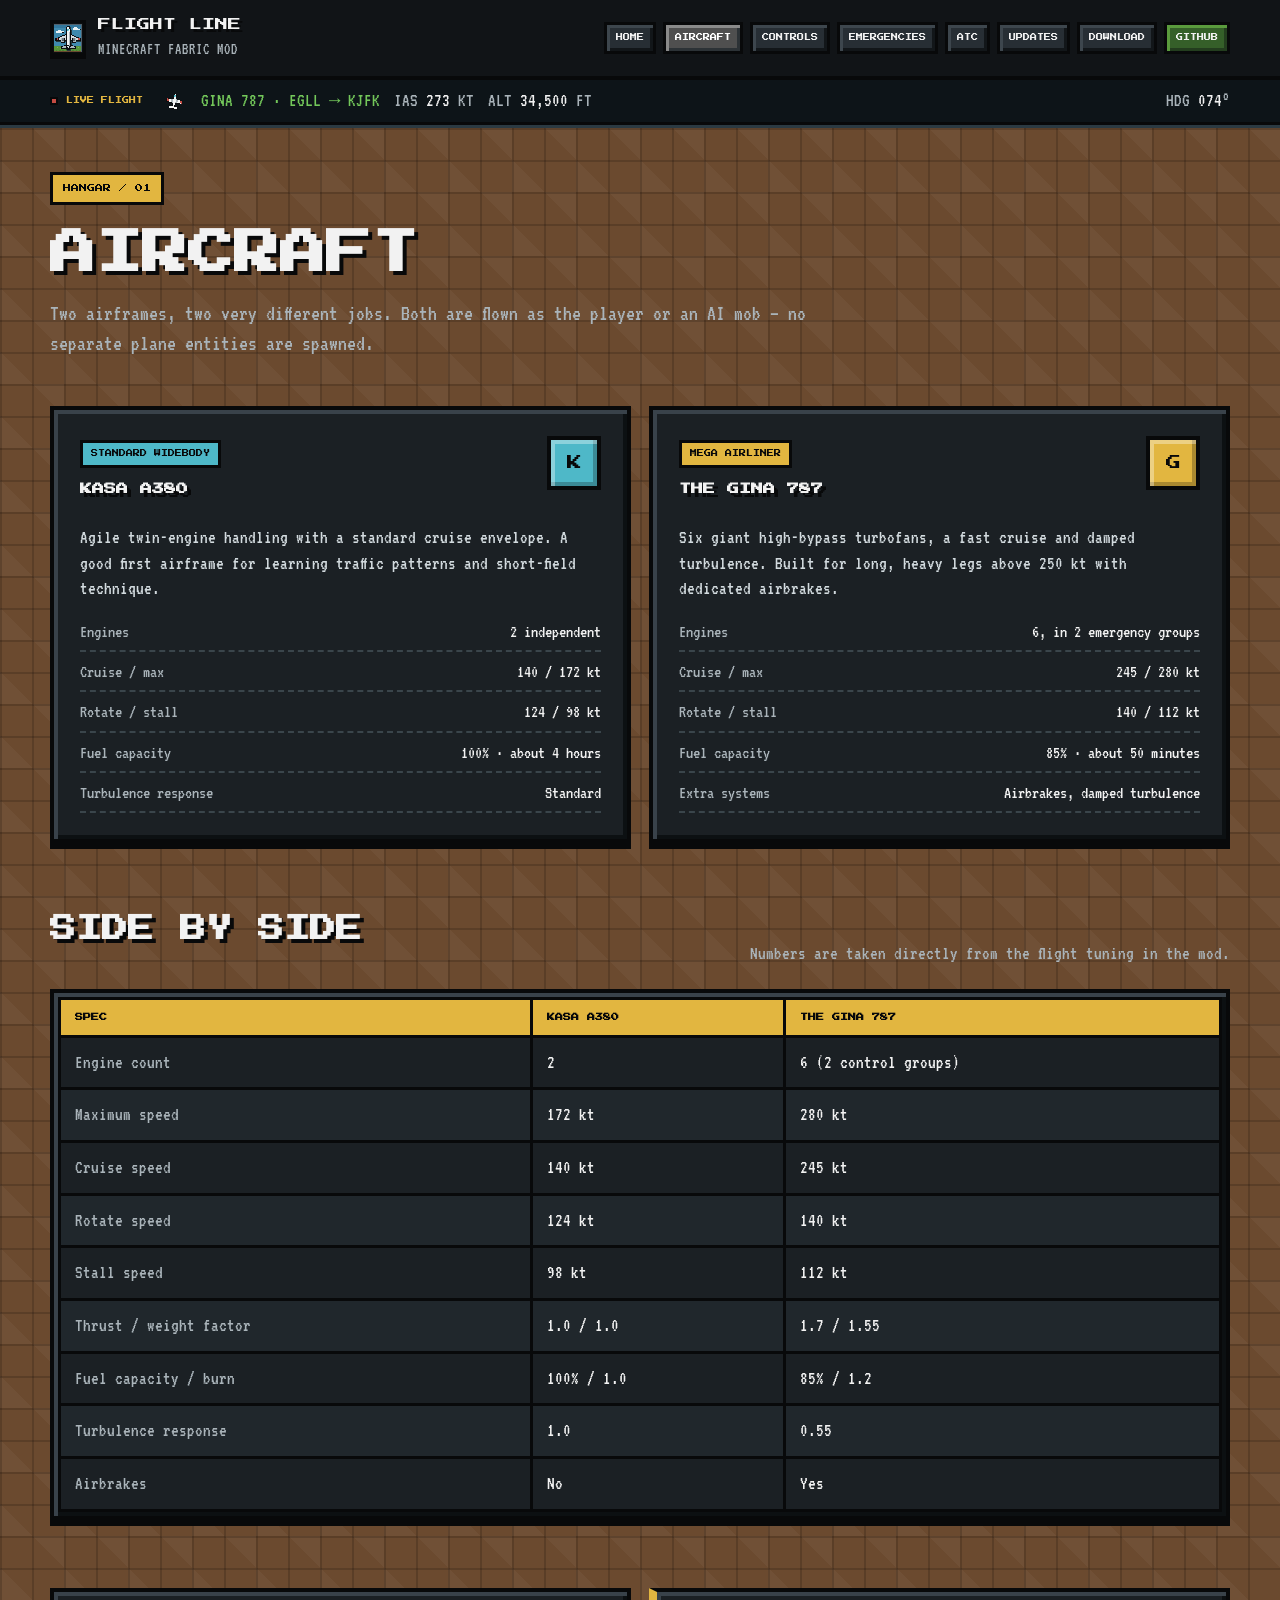
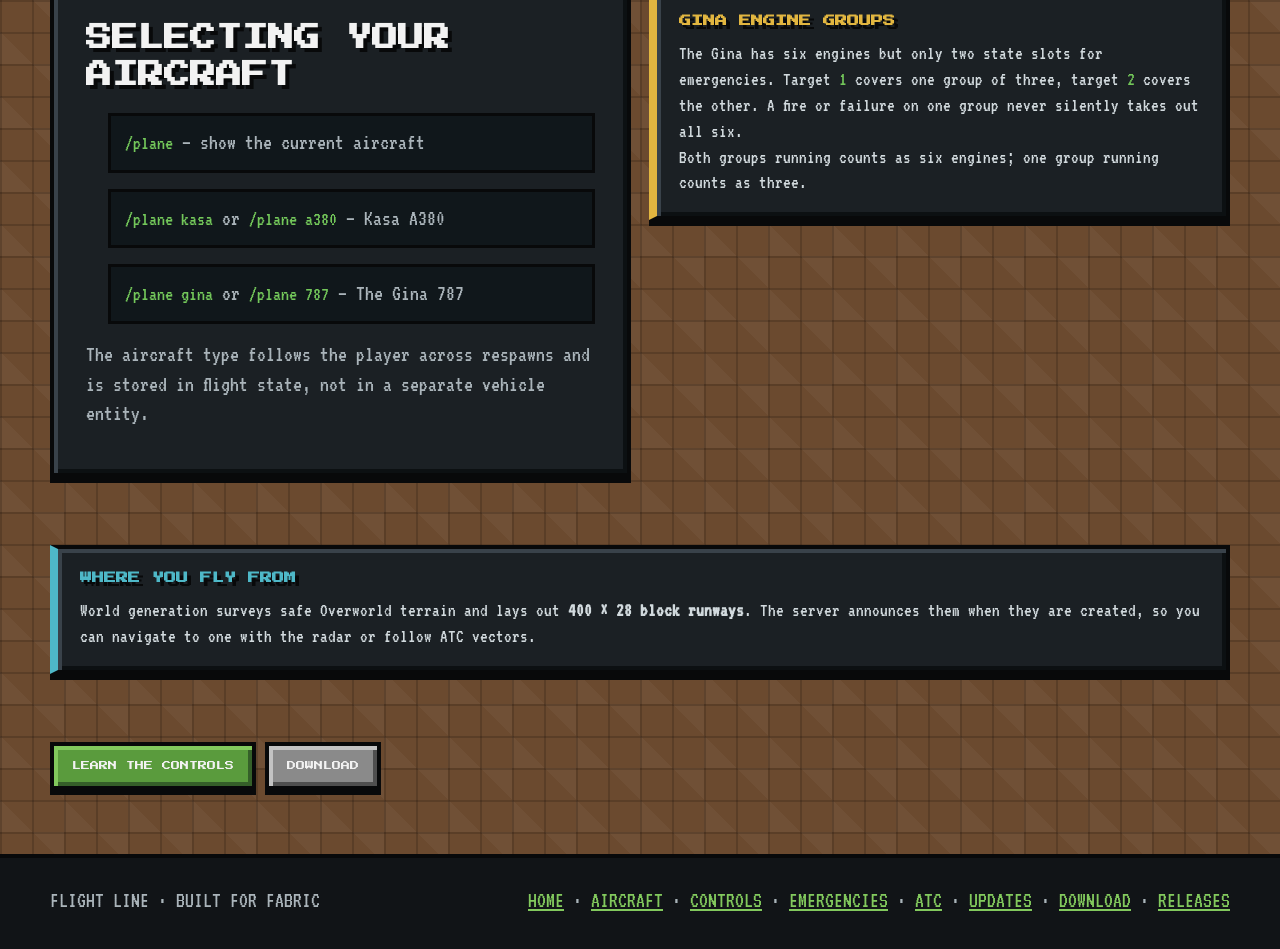
==== docs/aircraft.html @ 29be2af4 "Expand Flight Line website with flight guide and live animation" ====
<!doctype html>
<html lang="en">
<head>
    <meta charset="utf-8">
    <meta name="viewport" content="width=device-width, initial-scale=1">
    <title>Aircraft — Flight Line</title>
    <meta name="description" content="Compare the Kasa A380 and The Gina 787 in Flight Line: engines, speed, fuel, handling and airbrakes.">
    <meta name="theme-color" content="#111417">
    <meta property="og:type" content="website">
    <meta property="og:title" content="Aircraft — Flight Line">
    <meta property="og:description" content="Two airframes, two very different flying jobs. Compare the Kasa A380 and The Gina 787.">
    <meta property="og:image" content="https://notmicrosoft2000-cmd.github.io/flightline/og-image.png">
    <link rel="icon" href="favicon.png" type="image/png">
    <link rel="apple-touch-icon" href="favicon.png">
    <link rel="stylesheet" href="style.css">
</head>
<body data-page="aircraft">
    <div data-site-header></div>
    <div data-flight-ticker></div>
    <noscript><div class="container" style="padding-top:18px"><p class="callout warn">JavaScript is required for site navigation and live release data.</p></div></noscript>

    <main>
        <section class="container page-title">
            <span class="page-kicker">HANGAR / 01</span>
            <h1>Aircraft</h1>
            <p>Two airframes, two very different jobs. Both are flown as the player or an AI mob — no separate plane entities are spawned.</p>
        </section>

        <section class="container section">
            <div class="airframe-grid">
                <article class="airframe-card kasa pixel-box">
                    <div class="airframe-head">
                        <div><span class="tag cyan">STANDARD WIDEBODY</span><h3 style="margin-top:12px">Kasa A380</h3></div>
                        <div class="feature-icon" aria-hidden="true">K</div>
                    </div>
                    <p>Agile twin-engine handling with a standard cruise envelope. A good first airframe for learning traffic patterns and short-field technique.</p>
                    <ul class="airframe-specs">
                        <li><span>Engines</span><b>2 independent</b></li>
                        <li><span>Cruise / max</span><b>140 / 172 kt</b></li>
                        <li><span>Rotate / stall</span><b>124 / 98 kt</b></li>
                        <li><span>Fuel capacity</span><b>100% · about 4 hours</b></li>
                        <li><span>Turbulence response</span><b>Standard</b></li>
                    </ul>
                </article>

                <article class="airframe-card gina pixel-box">
                    <div class="airframe-head">
                        <div><span class="tag">MEGA AIRLINER</span><h3 style="margin-top:12px">The Gina 787</h3></div>
                        <div class="feature-icon" aria-hidden="true">G</div>
                    </div>
                    <p>Six giant high-bypass turbofans, a fast cruise and damped turbulence. Built for long, heavy legs above 250 kt with dedicated airbrakes.</p>
                    <ul class="airframe-specs">
                        <li><span>Engines</span><b>6, in 2 emergency groups</b></li>
                        <li><span>Cruise / max</span><b>245 / 280 kt</b></li>
                        <li><span>Rotate / stall</span><b>140 / 112 kt</b></li>
                        <li><span>Fuel capacity</span><b>85% · about 50 minutes</b></li>
                        <li><span>Extra systems</span><b>Airbrakes, damped turbulence</b></li>
                    </ul>
                </article>
            </div>
        </section>

        <section class="container section">
            <div class="section-heading">
                <h2>Side by side</h2>
                <p>Numbers are taken directly from the flight tuning in the mod.</p>
            </div>
            <div class="content-panel pixel-box table-wrap">
                <table class="spec-table">
                    <thead>
                        <tr>
                            <th>Spec</th>
                            <th>Kasa A380</th>
                            <th>The Gina 787</th>
                        </tr>
                    </thead>
                    <tbody>
                        <tr><td>Engine count</td><td>2</td><td>6 (2 control groups)</td></tr>
                        <tr><td>Maximum speed</td><td>172 kt</td><td>280 kt</td></tr>
                        <tr><td>Cruise speed</td><td>140 kt</td><td>245 kt</td></tr>
                        <tr><td>Rotate speed</td><td>124 kt</td><td>140 kt</td></tr>
                        <tr><td>Stall speed</td><td>98 kt</td><td>112 kt</td></tr>
                        <tr><td>Thrust / weight factor</td><td>1.0 / 1.0</td><td>1.7 / 1.55</td></tr>
                        <tr><td>Fuel capacity / burn</td><td>100% / 1.0</td><td>85% / 1.2</td></tr>
                        <tr><td>Turbulence response</td><td>1.0</td><td>0.55</td></tr>
                        <tr><td>Airbrakes</td><td>No</td><td>Yes</td></tr>
                    </tbody>
                </table>
            </div>
        </section>

        <section class="container section two-col">
            <div class="content-panel pixel-box">
                <h2>Selecting your aircraft</h2>
                <ul class="command-list">
                    <li><code>/plane</code> — show the current aircraft</li>
                    <li><code>/plane kasa</code> or <code>/plane a380</code> — Kasa A380</li>
                    <li><code>/plane gina</code> or <code>/plane 787</code> — The Gina 787</li>
                </ul>
                <p style="margin-top:16px;color:var(--muted)">The aircraft type follows the player across respawns and is stored in flight state, not in a separate vehicle entity.</p>
            </div>
            <div class="callout info pixel-box">
                <h3>Gina engine groups</h3>
                <p>The Gina has six engines but only two state slots for emergencies. Target <code>1</code> covers one group of three, target <code>2</code> covers the other. A fire or failure on one group never silently takes out all six.</p>
                <p>Both groups running counts as six engines; one group running counts as three.</p>
            </div>
        </section>

        <section class="container section">
            <div class="callout pixel-box">
                <h3>Where you fly from</h3>
                <p>World generation surveys safe Overworld terrain and lays out <strong>400 × 28 block runways</strong>. The server announces them when they are created, so you can navigate to one with the radar or follow ATC vectors.</p>
            </div>
        </section>

        <section class="container section">
            <a class="btn primary" href="controls.html">LEARN THE CONTROLS</a>
            <a class="btn" href="download.html">DOWNLOAD</a>
        </section>
    </main>

    <div data-site-footer></div>
    <script src="site.js"></script>
    <script src="script.js"></script>
</body>
</html>
---- docs/style.css ----
@import url("https://fonts.googleapis.com/css2?family=Press+Start+2P&family=VT323&display=swap");

:root {
    --black: #08090a;
    --ink: #111417;
    --panel: #1b2024;
    --panel-light: #272e34;
    --stone: #8a8a8a;
    --stone-light: #c3c3c3;
    --stone-dark: #4f4f4f;
    --grass: #5a9b3d;
    --grass-light: #82c95d;
    --grass-dark: #355f29;
    --dirt: #6b4a2f;
    --white: #f2f2f2;
    --muted: #aab4ba;
    --red: #c44b42;
    --amber: #e2b640;
    --cyan: #4eb8c8;
    --green: #73c75a;
}

* {
    box-sizing: border-box;
}

html {
    scroll-behavior: smooth;
}

body {
    margin: 0;
    min-height: 100vh;
    color: var(--white);
    font-family: "VT323", "Courier New", monospace;
    font-size: 22px;
    line-height: 1.35;
    background-color: var(--dirt);
    background-image:
        linear-gradient(90deg, rgba(0, 0, 0, 0.16) 2px, transparent 2px),
        linear-gradient(rgba(0, 0, 0, 0.16) 2px, transparent 2px),
        linear-gradient(45deg, rgba(255, 255, 255, 0.035) 25%, transparent 25%, transparent 75%, rgba(255, 255, 255, 0.035) 75%);
    background-size: 32px 32px, 32px 32px, 64px 64px;
    image-rendering: pixelated;
}

a {
    color: inherit;
}

img,
svg {
    image-rendering: pixelated;
    shape-rendering: crispEdges;
}

.container {
    width: min(1180px, calc(100% - 40px));
    margin: 0 auto;
}

.site-header {
    background: var(--ink);
    border-bottom: 4px solid var(--black);
    box-shadow: 0 4px 0 var(--grass-dark);
}

.header-inner {
    min-height: 76px;
    display: flex;
    align-items: center;
    justify-content: space-between;
    gap: 18px;
}

.brand {
    display: flex;
    align-items: center;
    gap: 12px;
    flex-shrink: 0;
    text-decoration: none;
}

.brand-icon {
    width: 36px;
    height: 36px;
    border: 3px solid var(--black);
    box-shadow: 0 3px 0 var(--black);
}

.brand-name {
    display: block;
    font-family: "Press Start 2P", "Courier New", monospace;
    font-size: 13px;
    line-height: 1.4;
    color: var(--white);
    text-shadow: 3px 3px 0 var(--black);
}

.brand-sub {
    display: block;
    margin-top: 5px;
    font-family: "VT323", monospace;
    font-size: 16px;
    letter-spacing: 1px;
    color: var(--muted);
    text-shadow: none;
}

.nav {
    display: flex;
    align-items: center;
    justify-content: flex-end;
    gap: 7px;
    flex-wrap: wrap;
}

.nav-link {
    padding: 8px 9px;
    color: var(--white);
    background: var(--panel-light);
    border: 3px solid var(--black);
    box-shadow: inset 3px 3px 0 #3d464d, inset -3px -3px 0 #121619;
    font-family: "Press Start 2P", "Courier New", monospace;
    font-size: 7px;
    line-height: 1.4;
    text-decoration: none;
    text-transform: uppercase;
    white-space: nowrap;
}

.nav-link:hover,
.nav-link.active {
    background: var(--stone-dark);
    color: #fff;
}

.nav-link.active {
    box-shadow: inset 3px 3px 0 #8a8a8a, inset -3px -3px 0 #2c3236;
}

.nav-link.github {
    background: var(--grass-dark);
    box-shadow: inset 3px 3px 0 var(--grass), inset -3px -3px 0 #233d1e;
}

.flight-ticker {
    background: #0d1418;
    border-bottom: 3px solid var(--black);
    box-shadow: 0 3px 0 #2b3a42;
}

.ticker-inner {
    min-height: 42px;
    display: flex;
    align-items: center;
    gap: 14px;
    overflow: hidden;
    color: #d8e4e8;
    font-size: 19px;
    white-space: nowrap;
}

.ticker-label {
    display: inline-flex;
    align-items: center;
    gap: 8px;
    color: var(--amber);
    font-family: "Press Start 2P", monospace;
    font-size: 7px;
}

.live-dot {
    width: 8px;
    height: 8px;
    background: var(--red);
    border: 2px solid var(--black);
    animation: pulse 1.6s steps(2, end) infinite;
}

.ticker-plane {
    width: 30px;
    height: 30px;
    flex: 0 0 30px;
}

.ticker-route {
    color: var(--green);
    font-size: 19px;
}

.ticker-stat {
    color: var(--muted);
}

.ticker-stat b {
    color: var(--white);
    font-weight: normal;
}

.ticker-stat-last {
    margin-left: auto;
}

.pixel-box {
    background: var(--panel);
    border: 4px solid var(--black);
    box-shadow:
        inset 4px 4px 0 #39424a,
        inset -4px -4px 0 #0c1012,
        0 6px 0 var(--black);
}

.btn {
    display: inline-flex;
    align-items: center;
    justify-content: center;
    gap: 10px;
    min-height: 48px;
    padding: 12px 18px;
    color: var(--white);
    background: var(--stone);
    border: 4px solid var(--black);
    box-shadow:
        inset 4px 4px 0 var(--stone-light),
        inset -4px -4px 0 var(--stone-dark),
        0 5px 0 var(--black);
    font-family: "Press Start 2P", "Courier New", monospace;
    font-size: 9px;
    line-height: 1.5;
    text-decoration: none;
    text-transform: uppercase;
    cursor: pointer;
}

.btn:hover {
    background: #a3a3a3;
}

.btn:active {
    transform: translateY(4px);
    box-shadow:
        inset 4px 4px 0 var(--stone-dark),
        inset -4px -4px 0 var(--stone-light),
        0 1px 0 var(--black);
}

.btn.primary {
    background: var(--grass);
    box-shadow:
        inset 4px 4px 0 var(--grass-light),
        inset -4px -4px 0 var(--grass-dark),
        0 5px 0 var(--black);
}

.btn.primary:hover {
    background: #68ae48;
}

.btn:focus-visible,
.nav-link:focus-visible {
    outline: 3px solid var(--amber);
    outline-offset: 3px;
}

.hero {
    display: grid;
    grid-template-columns: minmax(0, 1.2fr) minmax(320px, 0.95fr);
    gap: 26px;
    align-items: stretch;
    padding: 58px 0 42px;
}

.hero-copy {
    padding: 42px 38px;
}

.eyebrow,
.page-kicker {
    display: inline-block;
    margin-bottom: 18px;
    padding: 8px 10px;
    color: var(--black);
    background: var(--amber);
    border: 3px solid var(--black);
    font-family: "Press Start 2P", "Courier New", monospace;
    font-size: 8px;
    text-transform: uppercase;
}

h1,
h2,
h3 {
    font-family: "Press Start 2P", "Courier New", monospace;
    color: var(--white);
    text-shadow: 4px 4px 0 var(--black);
    text-transform: uppercase;
}

h1 {
    margin: 0 0 24px;
    font-size: clamp(24px, 4.2vw, 46px);
    line-height: 1.35;
}

h2 {
    margin: 0 0 18px;
    font-size: clamp(17px, 2.4vw, 26px);
    line-height: 1.45;
}

h3 {
    margin: 0 0 10px;
    font-size: 12px;
    line-height: 1.6;
}

p {
    margin: 0 0 16px;
}

.lead {
    max-width: 660px;
    margin: 0 0 26px;
    color: #dce5e9;
    font-size: 24px;
}

.hero-actions,
.release-actions {
    display: flex;
    flex-wrap: wrap;
    gap: 12px;
}

.hero-note {
    margin: 20px 0 0;
    color: var(--green);
    font-size: 19px;
}

.live-panel {
    position: relative;
    min-height: 390px;
    overflow: hidden;
    display: flex;
    flex-direction: column;
}

.live-sky {
    position: relative;
    flex: 1;
    min-height: 0;
    overflow: hidden;
    background:
        linear-gradient(180deg, #2f7597 0%, #2f7597 46%, #3d8bad 46%, #3d8bad 100%);
    border-bottom: 4px solid var(--black);
}

.live-sky::before {
    content: "";
    position: absolute;
    inset: 0;
    background-image:
        linear-gradient(90deg, rgba(8, 9, 10, 0.14) 2px, transparent 2px),
        linear-gradient(rgba(8, 9, 10, 0.14) 2px, transparent 2px),
        repeating-linear-gradient(0deg, rgba(255, 255, 255, 0.08) 0 2px, transparent 2px 26px);
    background-size: 28px 28px, 28px 28px, 100% 100%;
    pointer-events: none;
}

.cloud {
    position: absolute;
    width: 44px;
    height: 12px;
    background: #e6f0f3;
    border: 3px solid var(--black);
    box-shadow: 14px 0 0 #e6f0f3, 14px 3px 0 var(--black);
    opacity: 0.9;
}

.cloud::before {
    content: "";
    position: absolute;
    left: 9px;
    top: -11px;
    width: 22px;
    height: 12px;
    background: #e6f0f3;
    border: 3px solid var(--black);
    border-bottom: 0;
}

.cloud-a {
    top: 48px;
    animation: drift 19s linear infinite;
}

.cloud-b {
    top: 128px;
    transform: scale(0.75);
    animation: drift 27s linear infinite reverse;
}

.cloud-c {
    top: 205px;
    transform: scale(1.1);
    animation: drift 34s linear infinite;
}

.live-plane {
    position: absolute;
    left: 0;
    top: 0;
    width: 96px;
    height: 96px;
    transform-origin: center;
    will-change: transform;
    filter: drop-shadow(5px 6px 0 rgba(8, 9, 10, 0.5));
}

.live-hud {
    display: grid;
    grid-template-columns: repeat(3, minmax(0, 1fr));
    background: #111a1f;
}

.live-hud span {
    padding: 10px 12px;
    border-right: 3px solid var(--black);
    color: var(--muted);
    font-size: 17px;
    white-space: nowrap;
}

.live-hud span:last-child {
    border-right: 0;
}

.live-hud b {
    display: block;
    color: var(--white);
    font-family: "Press Start 2P", monospace;
    font-size: 11px;
    font-weight: normal;
    margin-top: 4px;
}

.live-hud .hud-stage b {
    color: var(--green);
}

.stat-strip {
    display: grid;
    grid-template-columns: repeat(4, minmax(0, 1fr));
    gap: 14px;
    margin-bottom: 36px;
}

.stat {
    padding: 18px;
    text-align: center;
}

.stat b {
    display: block;
    color: var(--amber);
    font-family: "Press Start 2P", monospace;
    font-size: 16px;
    font-weight: normal;
    text-shadow: 3px 3px 0 var(--black);
}

.stat span {
    display: block;
    margin-top: 8px;
    color: var(--muted);
    font-size: 18px;
}

.section {
    padding: 34px 0;
}

.section-heading {
    display: flex;
    align-items: end;
    justify-content: space-between;
    gap: 20px;
    margin-bottom: 22px;
}

.section-heading p {
    max-width: 520px;
    margin: 0;
    color: var(--muted);
    font-size: 19px;
    text-align: right;
}

.feature-grid,
.link-grid,
.two-col,
.checklist-grid,
.airframe-grid {
    display: grid;
    gap: 18px;
}

.feature-grid {
    grid-template-columns: repeat(2, minmax(0, 1fr));
}

.link-grid {
    grid-template-columns: repeat(3, minmax(0, 1fr));
}

.two-col {
    grid-template-columns: repeat(2, minmax(0, 1fr));
    align-items: start;
}

.checklist-grid {
    grid-template-columns: repeat(2, minmax(0, 1fr));
}

.airframe-grid {
    grid-template-columns: repeat(2, minmax(0, 1fr));
}

.feature-card {
    display: grid;
    grid-template-columns: 58px 1fr;
    gap: 16px;
    padding: 22px;
}

.feature-icon {
    width: 54px;
    height: 54px;
    display: grid;
    place-items: center;
    color: var(--black);
    background: var(--cyan);
    border: 4px solid var(--black);
    box-shadow:
        inset 4px 4px 0 rgba(255, 255, 255, 0.35),
        inset -4px -4px 0 rgba(0, 0, 0, 0.25);
    font-family: "Press Start 2P", monospace;
    font-size: 15px;
}

.feature-card:nth-child(2) .feature-icon {
    background: var(--amber);
}

.feature-card:nth-child(3) .feature-icon {
    background: var(--red);
    color: var(--white);
}

.feature-card:nth-child(4) .feature-icon {
    background: var(--green);
}

.feature-card p,
.link-card p,
.airframe-card p,
.callout p {
    margin: 0;
    color: #d2dade;
    font-size: 19px;
}

.link-card {
    display: block;
    padding: 22px;
    text-decoration: none;
    transition: transform 0.12s steps(2, end);
}

.link-card:hover {
    transform: translateY(-4px);
}

.link-card .tag {
    margin-bottom: 12px;
}

.link-card p {
    margin-top: 8px;
}

.tag {
    display: inline-block;
    padding: 6px 8px;
    color: var(--black);
    background: var(--amber);
    border: 3px solid var(--black);
    font-family: "Press Start 2P", monospace;
    font-size: 7px;
    text-transform: uppercase;
}

.tag.prerelease {
    background: var(--red);
    color: var(--white);
}

.tag.green {
    background: var(--green);
}

.tag.cyan {
    background: var(--cyan);
}

.page-title {
    padding: 46px 0 14px;
}

.page-title p {
    max-width: 780px;
    margin: 0;
    color: var(--muted);
    font-size: 22px;
}

.page-title h1 {
    margin-bottom: 14px;
}

.install,
.content-panel {
    padding: 28px 32px;
}

.steps {
    display: grid;
    grid-template-columns: repeat(3, minmax(0, 1fr));
    gap: 16px;
    margin: 0;
    padding: 0;
    list-style: none;
    counter-reset: step;
}

.steps li {
    counter-increment: step;
    padding: 18px;
    background: var(--panel-light);
    border: 3px solid var(--black);
    color: #dce4e8;
}

.steps li::before {
    content: counter(step);
    display: inline-grid;
    place-items: center;
    width: 30px;
    height: 30px;
    margin-right: 8px;
    color: var(--black);
    background: var(--amber);
    border: 3px solid var(--black);
    font-family: "Press Start 2P", monospace;
    font-size: 10px;
}

.airframe-card {
    padding: 26px;
}

.airframe-head {
    display: flex;
    align-items: flex-start;
    justify-content: space-between;
    gap: 12px;
    margin-bottom: 16px;
}

.airframe-card.kasa .feature-icon {
    background: var(--cyan);
}

.airframe-card.gina .feature-icon {
    background: var(--amber);
}

.airframe-specs {
    margin: 18px 0 0;
    padding: 0;
    list-style: none;
    display: grid;
    gap: 8px;
}

.airframe-specs li {
    display: flex;
    justify-content: space-between;
    gap: 14px;
    padding-bottom: 6px;
    border-bottom: 2px dashed #3a454b;
    color: var(--muted);
    font-size: 18px;
}

.airframe-specs b {
    color: var(--white);
    font-weight: normal;
    text-align: right;
}

.table-wrap {
    overflow-x: auto;
    padding: 4px;
}

.spec-table,
.key-table {
    width: 100%;
    border-collapse: collapse;
    min-width: 620px;
    font-size: 19px;
}

.spec-table th,
.spec-table td,
.key-table th,
.key-table td {
    padding: 12px 14px;
    text-align: left;
    vertical-align: top;
    border: 3px solid var(--black);
}

.spec-table th,
.key-table th {
    color: var(--black);
    background: var(--amber);
    font-family: "Press Start 2P", monospace;
    font-size: 8px;
    text-transform: uppercase;
}

.spec-table td:first-child,
.key-table td:first-child {
    color: var(--muted);
}

.spec-table tbody tr:nth-child(even) td,
.key-table tbody tr:nth-child(even) td {
    background: #20272c;
}

.key-table kbd {
    display: inline-block;
    min-width: 34px;
    padding: 4px 7px;
    color: var(--black);
    background: var(--stone-light);
    border: 3px solid var(--black);
    box-shadow: inset 2px 2px 0 #fff, inset -2px -2px 0 var(--stone-dark);
    font-family: "Press Start 2P", monospace;
    font-size: 9px;
    text-align: center;
}

.callout {
    padding: 20px 22px;
    border-left: 8px solid var(--cyan);
}

.callout.warn {
    border-left-color: var(--red);
}

.callout.info {
    border-left-color: var(--amber);
}

.callout h3 {
    color: var(--cyan);
}

.callout.warn h3 {
    color: var(--red);
}

.callout.info h3 {
    color: var(--amber);
}

.callout ul,
.content-panel ul,
.check-card ul,
.side-card ul {
    margin: 8px 0 0;
    padding-left: 22px;
    color: #d2dade;
}

.callout li + li,
.content-panel li + li,
.check-card li + li,
.side-card li + li {
    margin-top: 6px;
}

code,
.command {
    color: var(--green);
    font-family: "VT323", monospace;
    font-size: 20px;
}

.command-list {
    display: grid;
    gap: 10px;
    margin: 0;
    padding: 0;
    list-style: none;
}

.command-list li {
    padding: 12px 14px;
    background: #10171b;
    border: 3px solid var(--black);
    color: var(--muted);
}

.command-list code {
    color: var(--green);
}

.check-card {
    padding: 20px 22px;
}

.check-card h3 {
    color: var(--green);
}

.priority-list {
    margin: 0;
    padding-left: 30px;
    color: #d2dade;
}

.priority-list li + li {
    margin-top: 8px;
}

.download-layout {
    display: grid;
    grid-template-columns: minmax(0, 1fr) 310px;
    gap: 22px;
    align-items: start;
    padding: 24px 0 52px;
}

.release-card,
.side-card {
    padding: 26px 28px;
}

.release-status {
    color: var(--amber);
    font-family: "Press Start 2P", monospace;
    font-size: 9px;
    text-transform: uppercase;
}

.release-heading {
    display: flex;
    align-items: center;
    flex-wrap: wrap;
    gap: 10px;
    margin-bottom: 10px;
}

.release-title {
    margin: 0;
    font-family: "Press Start 2P", monospace;
    font-size: 16px;
    line-height: 1.5;
    text-shadow: 3px 3px 0 var(--black);
    overflow-wrap: anywhere;
}

.release-meta {
    margin: 0 0 18px;
    color: var(--muted);
}

.release-notes {
    margin: 0 0 22px;
    padding: 16px;
    max-height: 220px;
    overflow: auto;
    white-space: pre-wrap;
    color: #d3dce0;
    background: #111619;
    border: 3px solid var(--black);
}

.release-notes-tall {
    max-height: 360px;
}

.release-list {
    display: grid;
    gap: 16px;
    margin-top: 22px;
}

.release-item {
    padding: 20px 22px;
}

.release-item-top {
    display: flex;
    align-items: flex-start;
    justify-content: space-between;
    gap: 14px;
    margin-bottom: 12px;
}

.release-item h3 {
    margin: 0;
    overflow-wrap: anywhere;
}

.release-item .release-meta {
    margin: 0 0 14px;
}

.side-card h3 {
    color: var(--amber);
}

.timeline {
    display: grid;
    gap: 18px;
    padding: 26px 0 52px;
}

.timeline-item {
    padding: 24px 26px;
}

.site-footer {
    margin-top: 30px;
    padding: 28px 0 34px;
    background: var(--ink);
    border-top: 4px solid var(--black);
    color: var(--muted);
    text-align: center;
}

.site-footer .container {
    display: flex;
    justify-content: space-between;
    gap: 16px;
    flex-wrap: wrap;
}

.site-footer a {
    color: var(--grass-light);
}

@keyframes drift {
    from {
        left: -90px;
    }
    to {
        left: 110%;
    }
}

@keyframes pulse {
    0%, 49% { background: var(--red); }
    50%, 100% { background: var(--amber); }
}

@media (max-width: 1000px) {
    .header-inner {
        align-items: flex-start;
        flex-direction: column;
        padding: 14px 0;
    }

    .nav {
        justify-content: flex-start;
    }

    .hero,
    .download-layout {
        grid-template-columns: 1fr;
    }

    .link-grid,
    .stat-strip {
        grid-template-columns: repeat(2, minmax(0, 1fr));
    }
}

@media (max-width: 760px) {
    .section-heading {
        align-items: start;
        flex-direction: column;
    }

    .section-heading p {
        text-align: left;
    }

    .feature-grid,
    .two-col,
    .checklist-grid,
    .airframe-grid,
    .steps,
    .stat-strip,
    .link-grid {
        grid-template-columns: 1fr;
    }

    .live-panel {
        min-height: 340px;
    }

    .ticker-route,
    .ticker-stat:nth-last-child(2) {
        display: none;
    }

    .ticker-stat-last {
        margin-left: auto;
    }
}

@media (max-width: 520px) {
    body {
        font-size: 20px;
    }

    .container {
        width: min(100% - 24px, 1180px);
    }

    .hero-copy,
    .release-card,
    .side-card,
    .install,
    .content-panel,
    .airframe-card,
    .check-card {
        padding: 22px 18px;
    }

    .feature-card {
        grid-template-columns: 1fr;
    }

    .btn {
        width: 100%;
    }

    .nav-link {
        padding: 7px 8px;
        font-size: 6px;
    }

    .live-hud {
        grid-template-columns: 1fr 1fr;
    }

    .live-hud span:nth-child(3) {
        display: none;
    }
}

@media (prefers-reduced-motion: reduce) {
    html {
        scroll-behavior: auto;
    }

    .cloud,
    .live-dot {
        animation: none;
    }

    .link-card,
    .btn {
        transition: none;
    }
}
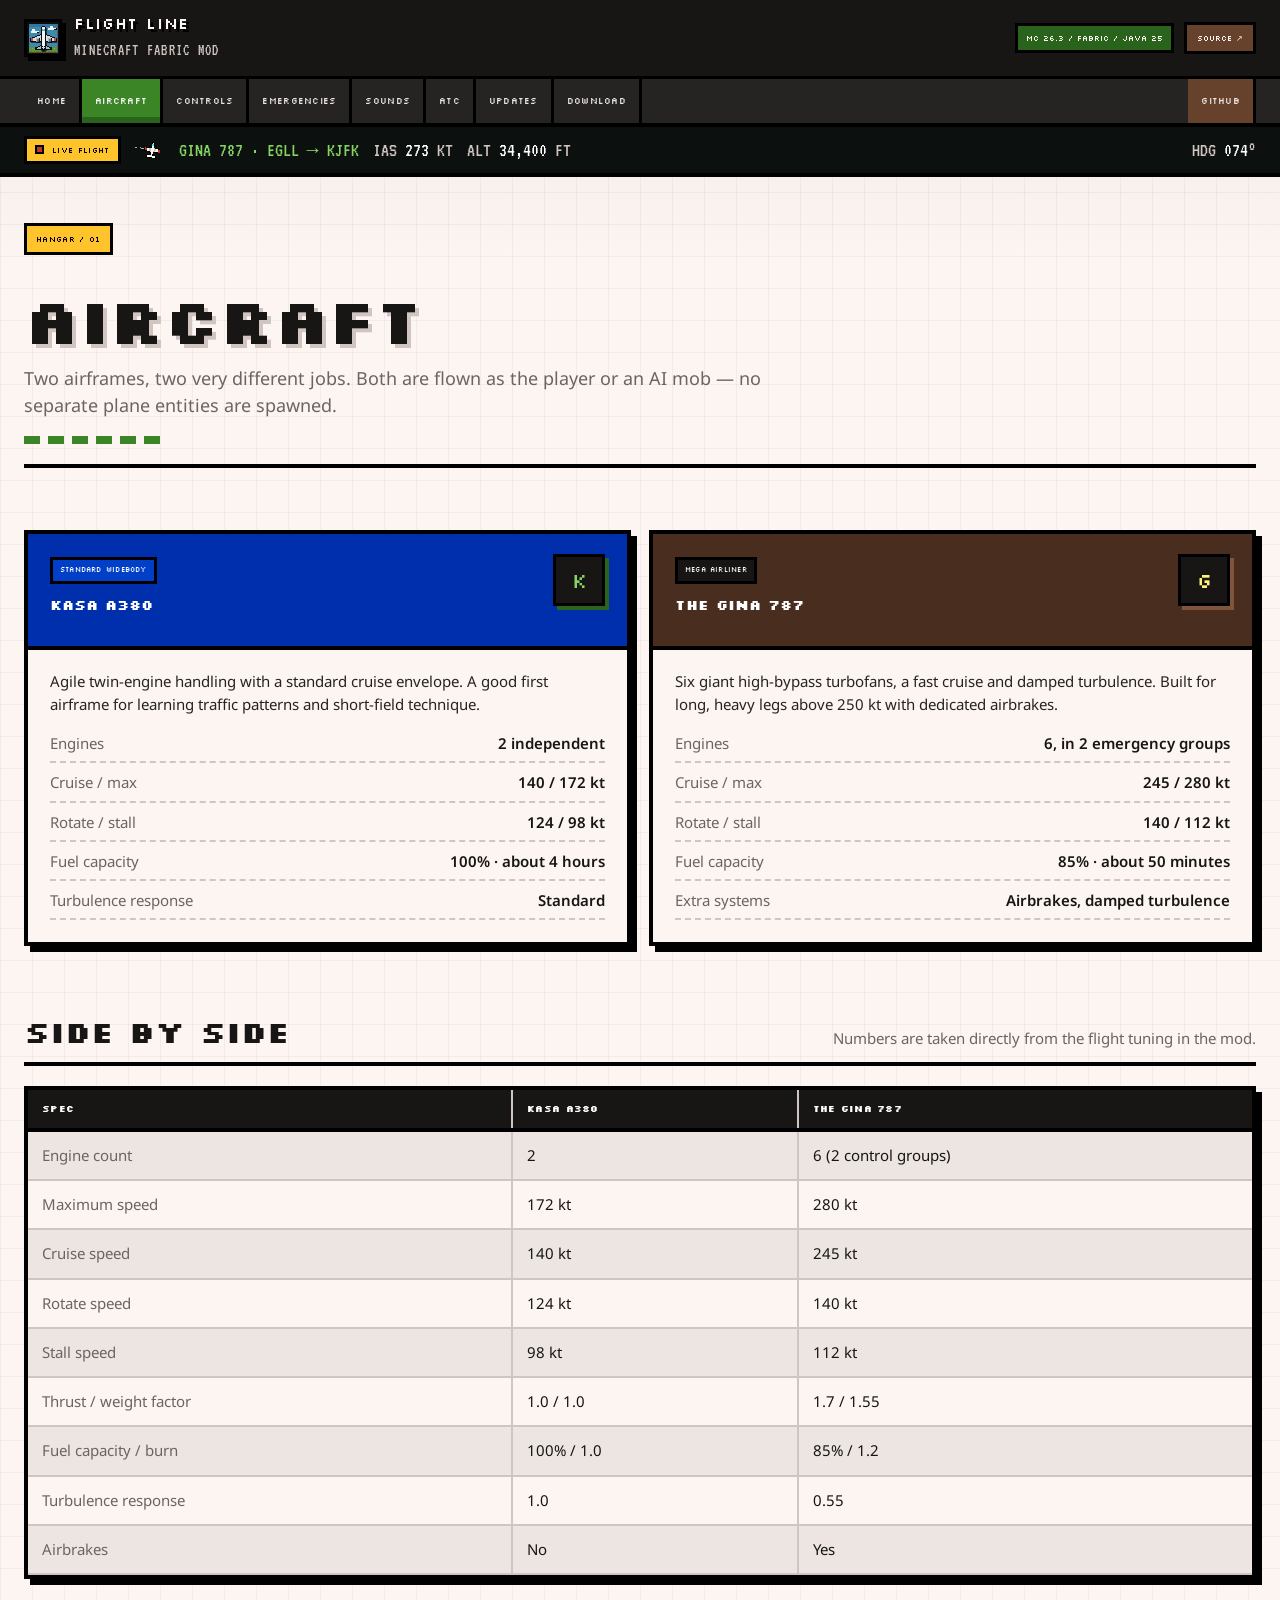
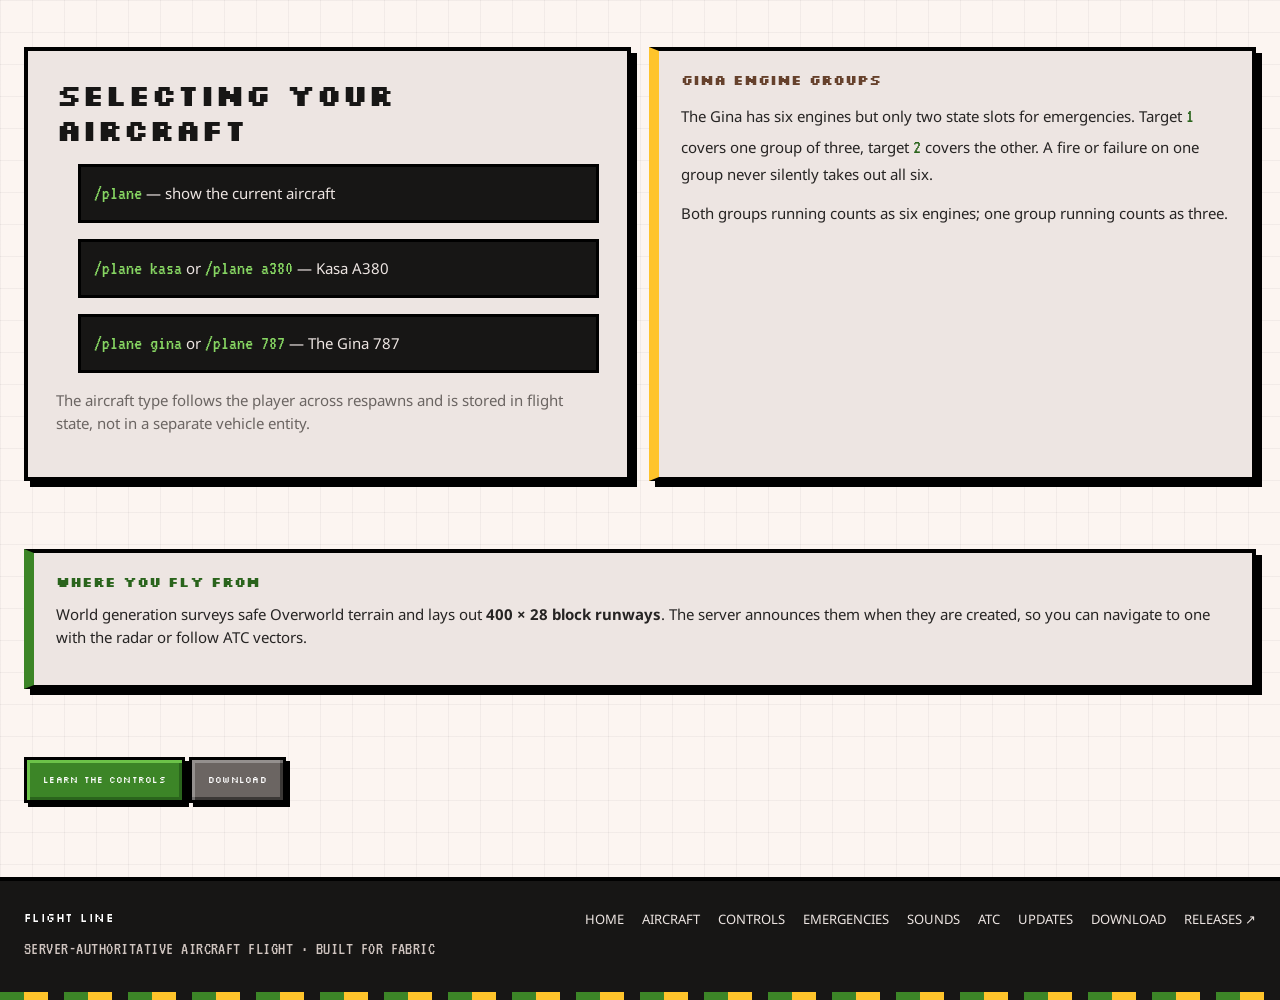
==== commit ad5bce78: "Remake website with extracted Minecraft design system" ====
--- a/docs/aircraft.html
+++ b/docs/aircraft.html
@@ -5,7 +5,7 @@
     <meta name="viewport" content="width=device-width, initial-scale=1">
     <title>Aircraft — Flight Line</title>
     <meta name="description" content="Compare the Kasa A380 and The Gina 787 in Flight Line: engines, speed, fuel, handling and airbrakes.">
-    <meta name="theme-color" content="#111417">
+    <meta name="theme-color" content="#171615">
     <meta property="og:type" content="website">
     <meta property="og:title" content="Aircraft — Flight Line">
     <meta property="og:description" content="Two airframes, two very different flying jobs. Compare the Kasa A380 and The Gina 787.">
--- a/docs/style.css
+++ b/docs/style.css
@@ -1,23 +1,54 @@
-@import url("https://fonts.googleapis.com/css2?family=Press+Start+2P&family=VT323&display=swap");
+@import url("https://fonts.googleapis.com/css2?family=Noto+Sans:wght@400;500;600;700&family=Silkscreen:wght@400;700&family=VT323&display=swap");
 
 :root {
-    --black: #08090a;
-    --ink: #111417;
-    --panel: #1b2024;
-    --panel-light: #272e34;
-    --stone: #8a8a8a;
-    --stone-light: #c3c3c3;
-    --stone-dark: #4f4f4f;
-    --grass: #5a9b3d;
-    --grass-light: #82c95d;
-    --grass-dark: #355f29;
-    --dirt: #6b4a2f;
-    --white: #f2f2f2;
-    --muted: #aab4ba;
-    --red: #c44b42;
-    --amber: #e2b640;
-    --cyan: #4eb8c8;
-    --green: #73c75a;
+    /* Extracted from minecraft.net via website-design-systems-mcp */
+    --void: #171615;
+    --coal: #262423;
+    --stone: #3d3938;
+    --slate: #6b6562;
+    --paper-3: #d0c5c0;
+    --paper-2: #ede5e2;
+    --paper: #fcf5f1;
+
+    --green-6: #2a641c;
+    --green-5: #3c8527;
+    --green-4: #52a535;
+    --green-3: #6cc349;
+    --green-2: #86d562;
+    --green-1: #a0e081;
+
+    --brown-6: #492d1f;
+    --brown-5: #66412c;
+    --brown-4: #805539;
+    --brown-3: #976746;
+    --brown-2: #ad7a54;
+    --brown-1: #c28e64;
+
+    --blue-6: #002fae;
+    --blue-5: #0040c8;
+    --blue-4: #0855db;
+    --blue-3: #1e6eea;
+    --blue-2: #3a87f4;
+
+    --amber: #ffc42b;
+    --amber-light: #fff27a;
+    --red: #b83b2e;
+
+    /* Compatibility aliases used by inline styles and existing markup */
+    --black: #000000;
+    --ink: var(--void);
+    --panel: var(--coal);
+    --panel-light: var(--stone);
+    --stone-light: var(--paper-3);
+    --stone-dark: var(--slate);
+    --grass: var(--green-4);
+    --grass-light: var(--green-2);
+    --grass-dark: var(--green-6);
+    --dirt: var(--brown-5);
+    --white: var(--paper);
+    --muted: var(--slate);
+    --cyan: #36e6ff;
+    --green: var(--green-3);
 }
 
 * {
@@ -26,26 +57,28 @@
 
 html {
     scroll-behavior: smooth;
+    background: var(--paper);
 }
 
 body {
     margin: 0;
     min-height: 100vh;
-    color: var(--white);
-    font-family: "VT323", "Courier New", monospace;
-    font-size: 22px;
-    line-height: 1.35;
-    background-color: var(--dirt);
+    color: var(--void);
+    font-family: "Noto Sans", Arial, sans-serif;
+    font-size: 16px;
+    line-height: 1.55;
+    background-color: var(--paper);
     background-image:
-        linear-gradient(90deg, rgba(0, 0, 0, 0.16) 2px, transparent 2px),
-        linear-gradient(rgba(0, 0, 0, 0.16) 2px, transparent 2px),
-        linear-gradient(45deg, rgba(255, 255, 255, 0.035) 25%, transparent 25%, transparent 75%, rgba(255, 255, 255, 0.035) 75%);
-    background-size: 32px 32px, 32px 32px, 64px 64px;
-    image-rendering: pixelated;
+        linear-gradient(90deg, rgba(23, 22, 21, 0.045) 1px, transparent 1px),
+        linear-gradient(rgba(23, 22, 21, 0.045) 1px, transparent 1px),
+        linear-gradient(180deg, rgba(107, 101, 98, 0.10) 0, transparent 260px);
+    background-size: 32px 32px, 32px 32px, 100% 100%;
 }
 
 a {
     color: inherit;
+    text-decoration-color: var(--green-5);
+    text-underline-offset: 3px;
 }
 
 img,
@@ -55,14 +88,18 @@
 }
 
 .container {
-    width: min(1180px, calc(100% - 40px));
+    width: min(1240px, calc(100% - 48px));
     margin: 0 auto;
 }
 
+/* ---------- Header ---------- */
+
 .site-header {
-    background: var(--ink);
+    position: relative;
+    z-index: 20;
+    color: var(--paper);
+    background: var(--void);
     border-bottom: 4px solid var(--black);
-    box-shadow: 0 4px 0 var(--grass-dark);
 }
 
 .header-inner {
@@ -70,7 +107,7 @@
     display: flex;
     align-items: center;
     justify-content: space-between;
-    gap: 18px;
+    gap: 20px;
 }
 
 .brand {
@@ -78,86 +115,148 @@
     align-items: center;
     gap: 12px;
     flex-shrink: 0;
+    color: var(--paper);
     text-decoration: none;
 }
 
 .brand-icon {
-    width: 36px;
-    height: 36px;
-    border: 3px solid var(--black);
-    box-shadow: 0 3px 0 var(--black);
+    width: 38px;
+    height: 38px;
+    border: 3px solid var(--black);
+    background: var(--green-5);
+    box-shadow: 4px 4px 0 var(--black);
 }
 
 .brand-name {
     display: block;
-    font-family: "Press Start 2P", "Courier New", monospace;
-    font-size: 13px;
-    line-height: 1.4;
-    color: var(--white);
+    font-family: "Silkscreen", "Courier New", monospace;
+    font-size: 16px;
+    line-height: 1.2;
+    letter-spacing: 0.04em;
+    text-transform: uppercase;
     text-shadow: 3px 3px 0 var(--black);
 }
 
 .brand-sub {
     display: block;
     margin-top: 5px;
+    color: var(--paper-3);
     font-family: "VT323", monospace;
     font-size: 16px;
-    letter-spacing: 1px;
-    color: var(--muted);
-    text-shadow: none;
-}
-
-.nav {
+    letter-spacing: 0.08em;
+    text-transform: uppercase;
+}
+
+.header-meta {
     display: flex;
     align-items: center;
-    justify-content: flex-end;
-    gap: 7px;
-    flex-wrap: wrap;
-}
-
-.nav-link {
-    padding: 8px 9px;
-    color: var(--white);
-    background: var(--panel-light);
-    border: 3px solid var(--black);
-    box-shadow: inset 3px 3px 0 #3d464d, inset -3px -3px 0 #121619;
-    font-family: "Press Start 2P", "Courier New", monospace;
-    font-size: 7px;
-    line-height: 1.4;
+    gap: 10px;
+}
+
+.build-tag {
+    max-width: 230px;
+    padding: 6px 8px;
+    overflow: hidden;
+    color: var(--paper);
+    background: var(--green-6);
+    border: 3px solid var(--black);
+    font-family: "Silkscreen", monospace;
+    font-size: 8px;
+    text-overflow: ellipsis;
+    text-transform: uppercase;
+    white-space: nowrap;
+}
+
+.github-link {
+    padding: 7px 10px;
+    color: var(--paper);
+    background: var(--brown-5);
+    border: 3px solid var(--black);
+    font-family: "Silkscreen", monospace;
+    font-size: 8px;
     text-decoration: none;
     text-transform: uppercase;
-    white-space: nowrap;
-}
-
-.nav-link:hover,
+}
+
+.github-link:hover {
+    background: var(--brown-4);
+}
+
+.nav {
+    background: var(--coal);
+    border-top: 3px solid var(--black);
+}
+
+.nav-inner {
+    display: flex;
+    align-items: stretch;
+    flex-wrap: wrap;
+}
+
+.nav-link {
+    display: inline-flex;
+    align-items: center;
+    justify-content: center;
+    min-height: 44px;
+    padding: 8px 13px;
+    color: var(--paper-2);
+    background: transparent;
+    border: 0;
+    border-right: 3px solid var(--black);
+    font-family: "Silkscreen", "Courier New", monospace;
+    font-size: 9px;
+    line-height: 1.4;
+    letter-spacing: 0.03em;
+    text-align: center;
+    text-decoration: none;
+    text-transform: uppercase;
+    cursor: pointer;
+}
+
+.nav-link:hover {
+    color: #fff;
+    background: var(--stone);
+}
+
 .nav-link.active {
-    background: var(--stone-dark);
     color: #fff;
-}
-
-.nav-link.active {
-    box-shadow: inset 3px 3px 0 #8a8a8a, inset -3px -3px 0 #2c3236;
+    background: var(--green-5);
+    box-shadow: inset 0 -6px 0 var(--green-6);
 }
 
 .nav-link.github {
-    background: var(--grass-dark);
-    box-shadow: inset 3px 3px 0 var(--grass), inset -3px -3px 0 #233d1e;
-}
+    margin-left: auto;
+    background: var(--brown-5);
+}
+
+.nav-link.github:hover {
+    background: var(--brown-4);
+}
+
+.nav-link:focus-visible,
+.btn:focus-visible,
+.player-btn:focus-visible,
+.sound-track:focus-visible {
+    outline: 3px solid var(--amber);
+    outline-offset: 2px;
+}
+
+/* ---------- Ticker ---------- */
 
 .flight-ticker {
-    background: #0d1418;
-    border-bottom: 3px solid var(--black);
-    box-shadow: 0 3px 0 #2b3a42;
+    color: var(--paper-2);
+    background: #0c100e;
+    border-bottom: 4px solid var(--black);
 }
 
 .ticker-inner {
-    min-height: 42px;
+    min-height: 46px;
     display: flex;
     align-items: center;
     gap: 14px;
     overflow: hidden;
-    color: #d8e4e8;
-    font-size: 19px;
+    font-family: "VT323", monospace;
+    font-size: 20px;
     white-space: nowrap;
 }
 
@@ -165,17 +264,21 @@
     display: inline-flex;
     align-items: center;
     gap: 8px;
-    color: var(--amber);
-    font-family: "Press Start 2P", monospace;
-    font-size: 7px;
+    padding: 5px 8px;
+    color: var(--black);
+    background: var(--amber);
+    border: 3px solid var(--black);
+    font-family: "Silkscreen", monospace;
+    font-size: 8px;
+    letter-spacing: 0.04em;
 }
 
 .live-dot {
-    width: 8px;
-    height: 8px;
+    width: 9px;
+    height: 9px;
     background: var(--red);
     border: 2px solid var(--black);
-    animation: pulse 1.6s steps(2, end) infinite;
+    animation: pulse 1.4s steps(2, end) infinite;
 }
 
 .ticker-plane {
@@ -185,30 +288,28 @@
 }
 
 .ticker-route {
-    color: var(--green);
-    font-size: 19px;
+    color: var(--green-2);
 }
 
 .ticker-stat {
-    color: var(--muted);
+    color: var(--paper-3);
 }
 
 .ticker-stat b {
-    color: var(--white);
-    font-weight: normal;
+    color: #fff;
+    font-weight: 400;
 }
 
 .ticker-stat-last {
     margin-left: auto;
 }
 
+/* ---------- Shared surfaces ---------- */
+
 .pixel-box {
-    background: var(--panel);
+    background: var(--paper);
     border: 4px solid var(--black);
-    box-shadow:
-        inset 4px 4px 0 #39424a,
-        inset -4px -4px 0 #0c1012,
-        0 6px 0 var(--black);
+    box-shadow: 6px 6px 0 var(--black);
 }
 
 .btn {
@@ -216,114 +317,157 @@
     align-items: center;
     justify-content: center;
     gap: 10px;
-    min-height: 48px;
-    padding: 12px 18px;
-    color: var(--white);
-    background: var(--stone);
-    border: 4px solid var(--black);
+    min-height: 46px;
+    padding: 11px 16px;
+    color: #fff;
+    background: var(--slate);
+    border: 3px solid var(--black);
     box-shadow:
-        inset 4px 4px 0 var(--stone-light),
-        inset -4px -4px 0 var(--stone-dark),
-        0 5px 0 var(--black);
-    font-family: "Press Start 2P", "Courier New", monospace;
+        inset 3px 3px 0 rgba(255, 255, 255, 0.28),
+        inset -3px -3px 0 rgba(0, 0, 0, 0.45),
+        4px 4px 0 var(--black);
+    font-family: "Silkscreen", "Courier New", monospace;
     font-size: 9px;
-    line-height: 1.5;
+    line-height: 1.4;
+    letter-spacing: 0.03em;
     text-decoration: none;
     text-transform: uppercase;
     cursor: pointer;
 }
 
 .btn:hover {
-    background: #a3a3a3;
+    background: #7d7774;
 }
 
 .btn:active {
-    transform: translateY(4px);
+    transform: translate(3px, 3px);
     box-shadow:
-        inset 4px 4px 0 var(--stone-dark),
-        inset -4px -4px 0 var(--stone-light),
-        0 1px 0 var(--black);
+        inset 3px 3px 0 rgba(0, 0, 0, 0.35),
+        inset -3px -3px 0 rgba(255, 255, 255, 0.2),
+        1px 1px 0 var(--black);
 }
 
 .btn.primary {
-    background: var(--grass);
+    background: var(--green-5);
     box-shadow:
-        inset 4px 4px 0 var(--grass-light),
-        inset -4px -4px 0 var(--grass-dark),
-        0 5px 0 var(--black);
+        inset 3px 3px 0 var(--green-3),
+        inset -3px -3px 0 var(--green-6),
+        4px 4px 0 var(--black);
 }
 
 .btn.primary:hover {
-    background: #68ae48;
-}
-
-.btn:focus-visible,
-.nav-link:focus-visible {
-    outline: 3px solid var(--amber);
-    outline-offset: 3px;
-}
+    background: var(--green-4);
+}
+
+/* ---------- Type ---------- */
+
+h1,
+h2,
+h3 {
+    font-family: "Silkscreen", "Courier New", monospace;
+    color: var(--void);
+    text-transform: uppercase;
+}
+
+h1 {
+    margin: 0 0 22px;
+    font-size: clamp(32px, 5vw, 58px);
+    line-height: 1.08;
+    letter-spacing: -0.02em;
+    text-shadow: 4px 4px 0 var(--paper-3);
+}
+
+h2 {
+    margin: 0 0 16px;
+    font-size: clamp(20px, 2.8vw, 30px);
+    line-height: 1.18;
+}
+
+h3 {
+    margin: 0 0 10px;
+    font-size: 14px;
+    line-height: 1.4;
+}
+
+p {
+    margin: 0 0 16px;
+}
+
+code,
+.command {
+    color: var(--green-6);
+    font-family: "VT323", monospace;
+    font-size: 20px;
+}
+
+/* ---------- Hero ---------- */
 
 .hero {
     display: grid;
-    grid-template-columns: minmax(0, 1.2fr) minmax(320px, 0.95fr);
-    gap: 26px;
+    grid-template-columns: minmax(0, 1.15fr) minmax(320px, 0.85fr);
+    gap: 0;
     align-items: stretch;
-    padding: 58px 0 42px;
+    padding: 52px 0 28px;
 }
 
 .hero-copy {
-    padding: 42px 38px;
+    position: relative;
+    padding: 44px 42px 40px;
+}
+
+.hero-copy.pixel-box {
+    background: var(--paper);
+    border: 4px solid var(--black);
+    border-left: 10px solid var(--green-5);
+    box-shadow: 8px 8px 0 var(--black);
+}
+
+.hero-copy::after {
+    content: "FM / 00";
+    position: absolute;
+    top: 18px;
+    right: 18px;
+    padding: 5px 7px;
+    color: var(--slate);
+    border: 3px solid var(--black);
+    font-family: "Silkscreen", monospace;
+    font-size: 7px;
 }
 
 .eyebrow,
 .page-kicker {
     display: inline-block;
     margin-bottom: 18px;
-    padding: 8px 10px;
+    padding: 7px 9px;
+    color: var(--paper);
+    background: var(--void);
+    border: 3px solid var(--black);
+    font-family: "Silkscreen", monospace;
+    font-size: 8px;
+    letter-spacing: 0.04em;
+    text-transform: uppercase;
+}
+
+.page-kicker {
     color: var(--black);
     background: var(--amber);
-    border: 3px solid var(--black);
-    font-family: "Press Start 2P", "Courier New", monospace;
-    font-size: 8px;
-    text-transform: uppercase;
-}
-
-h1,
-h2,
-h3 {
-    font-family: "Press Start 2P", "Courier New", monospace;
-    color: var(--white);
-    text-shadow: 4px 4px 0 var(--black);
-    text-transform: uppercase;
-}
-
-h1 {
-    margin: 0 0 24px;
-    font-size: clamp(24px, 4.2vw, 46px);
-    line-height: 1.35;
-}
-
-h2 {
-    margin: 0 0 18px;
-    font-size: clamp(17px, 2.4vw, 26px);
-    line-height: 1.45;
-}
-
-h3 {
-    margin: 0 0 10px;
-    font-size: 12px;
-    line-height: 1.6;
-}
-
-p {
-    margin: 0 0 16px;
+}
+
+h1 .accent {
+    display: inline-block;
+    margin-top: 8px;
+    padding: 6px 10px;
+    color: #fff;
+    background: var(--green-6);
+    box-shadow: 5px 5px 0 var(--black);
+    text-shadow: none;
 }
 
 .lead {
-    max-width: 660px;
+    max-width: 680px;
     margin: 0 0 26px;
-    color: #dce5e9;
-    font-size: 24px;
+    color: var(--coal);
+    font-size: 19px;
 }
 
 .hero-actions,
@@ -334,17 +478,23 @@
 }
 
 .hero-note {
-    margin: 20px 0 0;
-    color: var(--green);
-    font-size: 19px;
+    margin: 22px 0 0;
+    color: var(--green-6);
+    font-family: "VT323", monospace;
+    font-size: 21px;
+    letter-spacing: 0.03em;
 }
 
 .live-panel {
-    position: relative;
-    min-height: 390px;
+    min-height: 420px;
+    display: flex;
+    flex-direction: column;
     overflow: hidden;
-    display: flex;
-    flex-direction: column;
+    background: var(--void);
+}
+
+.live-panel.pixel-box {
+    box-shadow: 8px 8px 0 var(--black);
 }
 
 .live-sky {
@@ -352,8 +502,7 @@
     flex: 1;
     min-height: 0;
     overflow: hidden;
-    background:
-        linear-gradient(180deg, #2f7597 0%, #2f7597 46%, #3d8bad 46%, #3d8bad 100%);
+    background: linear-gradient(180deg, var(--blue-4) 0%, var(--blue-3) 55%, var(--blue-5) 100%);
     border-bottom: 4px solid var(--black);
 }
 
@@ -362,8 +511,8 @@
     position: absolute;
     inset: 0;
     background-image:
-        linear-gradient(90deg, rgba(8, 9, 10, 0.14) 2px, transparent 2px),
-        linear-gradient(rgba(8, 9, 10, 0.14) 2px, transparent 2px),
+        linear-gradient(90deg, rgba(0, 0, 0, 0.16) 2px, transparent 2px),
+        linear-gradient(rgba(0, 0, 0, 0.16) 2px, transparent 2px),
         repeating-linear-gradient(0deg, rgba(255, 255, 255, 0.08) 0 2px, transparent 2px 26px);
     background-size: 28px 28px, 28px 28px, 100% 100%;
     pointer-events: none;
@@ -373,10 +522,10 @@
     position: absolute;
     width: 44px;
     height: 12px;
-    background: #e6f0f3;
-    border: 3px solid var(--black);
-    box-shadow: 14px 0 0 #e6f0f3, 14px 3px 0 var(--black);
-    opacity: 0.9;
+    background: var(--paper);
+    border: 3px solid var(--black);
+    box-shadow: 14px 0 0 var(--paper), 14px 3px 0 var(--black);
+    opacity: 0.92;
 }
 
 .cloud::before {
@@ -386,27 +535,14 @@
     top: -11px;
     width: 22px;
     height: 12px;
-    background: #e6f0f3;
+    background: var(--paper);
     border: 3px solid var(--black);
     border-bottom: 0;
 }
 
-.cloud-a {
-    top: 48px;
-    animation: drift 19s linear infinite;
-}
-
-.cloud-b {
-    top: 128px;
-    transform: scale(0.75);
-    animation: drift 27s linear infinite reverse;
-}
-
-.cloud-c {
-    top: 205px;
-    transform: scale(1.1);
-    animation: drift 34s linear infinite;
-}
+.cloud-a { top: 48px; animation: drift 19s linear infinite; }
+.cloud-b { top: 128px; transform: scale(0.75); animation: drift 27s linear infinite reverse; }
+.cloud-c { top: 205px; transform: scale(1.1); animation: drift 34s linear infinite; }
 
 .live-plane {
     position: absolute;
@@ -416,20 +552,21 @@
     height: 96px;
     transform-origin: center;
     will-change: transform;
-    filter: drop-shadow(5px 6px 0 rgba(8, 9, 10, 0.5));
+    filter: drop-shadow(5px 6px 0 rgba(0, 0, 0, 0.5));
 }
 
 .live-hud {
     display: grid;
     grid-template-columns: repeat(3, minmax(0, 1fr));
-    background: #111a1f;
+    background: #0c100e;
 }
 
 .live-hud span {
     padding: 10px 12px;
     border-right: 3px solid var(--black);
-    color: var(--muted);
-    font-size: 17px;
+    color: var(--paper-3);
+    font-family: "VT323", monospace;
+    font-size: 18px;
     white-space: nowrap;
 }
 
@@ -439,43 +576,78 @@
 
 .live-hud b {
     display: block;
-    color: var(--white);
-    font-family: "Press Start 2P", monospace;
-    font-size: 11px;
-    font-weight: normal;
     margin-top: 4px;
+    color: #fff;
+    font-family: "Silkscreen", monospace;
+    font-size: 12px;
+    font-weight: 400;
 }
 
 .live-hud .hud-stage b {
-    color: var(--green);
-}
+    color: var(--green-2);
+}
+
+.ground-track {
+    position: absolute;
+    left: 0;
+    right: 0;
+    bottom: 0;
+    height: 22px;
+    border-top: 3px solid var(--black);
+    background-image:
+        linear-gradient(90deg, rgba(0, 0, 0, 0.65) 0 2px, transparent 2px),
+        repeating-linear-gradient(90deg, var(--brown-5) 0 8px, var(--brown-6) 8px 16px);
+    background-size: 64px 100%, 64px 100%;
+    animation: groundScroll 1.4s linear infinite;
+}
+
+.contrail {
+    animation: contrailFlow 0.65s linear infinite;
+}
+
+/* ---------- Sections ---------- */
 
 .stat-strip {
     display: grid;
     grid-template-columns: repeat(4, minmax(0, 1fr));
-    gap: 14px;
-    margin-bottom: 36px;
+    margin-bottom: 40px;
+    background: var(--void);
+    border: 4px solid var(--black);
+    box-shadow: 6px 6px 0 var(--black);
 }
 
 .stat {
-    padding: 18px;
-    text-align: center;
+    padding: 18px 16px;
+    border-right: 3px solid var(--black);
+    text-align: left;
+}
+
+.stat:last-child {
+    border-right: 0;
+}
+
+.stat.pixel-box {
+    background: var(--coal);
+    border: 0;
+    border-right: 3px solid var(--black);
+    box-shadow: none;
 }
 
 .stat b {
     display: block;
     color: var(--amber);
-    font-family: "Press Start 2P", monospace;
-    font-size: 16px;
-    font-weight: normal;
-    text-shadow: 3px 3px 0 var(--black);
+    font-family: "Silkscreen", monospace;
+    font-size: 20px;
+    font-weight: 400;
 }
 
 .stat span {
     display: block;
     margin-top: 8px;
-    color: var(--muted);
+    color: var(--paper-3);
+    font-family: "VT323", monospace;
     font-size: 18px;
+    letter-spacing: 0.03em;
 }
 
 .section {
@@ -486,15 +658,21 @@
     display: flex;
     align-items: end;
     justify-content: space-between;
-    gap: 20px;
-    margin-bottom: 22px;
+    gap: 24px;
+    margin-bottom: 20px;
+    padding-bottom: 12px;
+    border-bottom: 4px solid var(--black);
+}
+
+.section-heading h2 {
+    margin: 0;
 }
 
 .section-heading p {
     max-width: 520px;
     margin: 0;
-    color: var(--muted);
-    font-size: 19px;
+    color: var(--slate);
+    font-size: 15px;
     text-align: right;
 }
 
@@ -507,168 +685,237 @@
     gap: 18px;
 }
 
-.feature-grid {
-    grid-template-columns: repeat(2, minmax(0, 1fr));
-}
-
-.link-grid {
-    grid-template-columns: repeat(3, minmax(0, 1fr));
-}
-
-.two-col {
-    grid-template-columns: repeat(2, minmax(0, 1fr));
-    align-items: start;
-}
-
-.checklist-grid {
-    grid-template-columns: repeat(2, minmax(0, 1fr));
-}
-
+.feature-grid,
+.two-col,
+.checklist-grid,
 .airframe-grid {
     grid-template-columns: repeat(2, minmax(0, 1fr));
 }
 
+/* Manual index — deliberately not a card grid */
+.link-grid {
+    grid-template-columns: 1fr;
+    gap: 0;
+    counter-reset: manual;
+    background: var(--paper);
+    border: 4px solid var(--black);
+    box-shadow: 6px 6px 0 var(--black);
+}
+
+.link-card {
+    position: relative;
+    display: grid;
+    grid-template-columns: 64px minmax(0, 1fr) 36px;
+    grid-template-rows: auto auto auto;
+    align-items: center;
+    gap: 2px 14px;
+    padding: 16px 18px;
+    border-bottom: 3px solid var(--black);
+    text-decoration: none;
+    transition: background 0.1s steps(2, end), transform 0.1s steps(2, end);
+}
+
+.link-card:last-child {
+    border-bottom: 0;
+}
+
+.link-card::before {
+    counter-increment: manual;
+    content: counter(manual, decimal-leading-zero);
+    grid-column: 1;
+    grid-row: 1 / 4;
+    align-self: center;
+    color: var(--green-6);
+    font-family: "Silkscreen", monospace;
+    font-size: 18px;
+}
+
+.link-card::after {
+    content: "→";
+    grid-column: 3;
+    grid-row: 1 / 4;
+    justify-self: end;
+    color: var(--void);
+    font-family: "Silkscreen", monospace;
+    font-size: 22px;
+}
+
+.link-card:hover {
+    background: var(--paper-2);
+    transform: translateX(4px);
+}
+
+.link-card.pixel-box {
+    background: transparent;
+    border: 0;
+    border-bottom: 3px solid var(--black);
+    box-shadow: none;
+}
+
+.link-card .tag {
+    grid-column: 2;
+    grid-row: 1;
+    justify-self: start;
+    margin-bottom: 0;
+}
+
+.link-card h3 {
+    grid-column: 2;
+    grid-row: 2;
+    margin: 4px 0 0;
+}
+
+.link-card p {
+    grid-column: 2;
+    grid-row: 3;
+    margin: 0;
+    color: var(--slate);
+    font-size: 15px;
+}
+
 .feature-card {
     display: grid;
-    grid-template-columns: 58px 1fr;
+    grid-template-columns: 58px minmax(0, 1fr);
     gap: 16px;
-    padding: 22px;
-}
+    padding: 20px;
+    border-left: 10px solid var(--green-5);
+}
+
+.feature-card:nth-child(2) { border-left-color: var(--amber); }
+.feature-card:nth-child(3) { border-left-color: var(--blue-5); }
+.feature-card:nth-child(4) { border-left-color: var(--green-6); }
 
 .feature-icon {
-    width: 54px;
-    height: 54px;
+    width: 52px;
+    height: 52px;
     display: grid;
     place-items: center;
-    color: var(--black);
-    background: var(--cyan);
-    border: 4px solid var(--black);
-    box-shadow:
-        inset 4px 4px 0 rgba(255, 255, 255, 0.35),
-        inset -4px -4px 0 rgba(0, 0, 0, 0.25);
-    font-family: "Press Start 2P", monospace;
-    font-size: 15px;
-}
-
-.feature-card:nth-child(2) .feature-icon {
-    background: var(--amber);
-}
-
-.feature-card:nth-child(3) .feature-icon {
-    background: var(--red);
-    color: var(--white);
-}
-
-.feature-card:nth-child(4) .feature-icon {
-    background: var(--green);
-}
+    color: var(--green-2);
+    background: var(--void);
+    border: 3px solid var(--black);
+    box-shadow: 4px 4px 0 var(--green-6);
+    font-family: "Silkscreen", monospace;
+    font-size: 20px;
+}
+
+.feature-card:nth-child(2) .feature-icon { color: var(--amber-light); box-shadow: 4px 4px 0 var(--brown-6); }
+.feature-card:nth-child(3) .feature-icon { color: #fff; background: var(--red); box-shadow: 4px 4px 0 var(--brown-6); }
+.feature-card:nth-child(4) .feature-icon { color: var(--paper); box-shadow: 4px 4px 0 var(--green-5); }
 
 .feature-card p,
 .link-card p,
 .airframe-card p,
-.callout p {
-    margin: 0;
-    color: #d2dade;
-    font-size: 19px;
-}
-
-.link-card {
-    display: block;
-    padding: 22px;
-    text-decoration: none;
-    transition: transform 0.12s steps(2, end);
-}
-
-.link-card:hover {
-    transform: translateY(-4px);
-}
-
-.link-card .tag {
-    margin-bottom: 12px;
-}
-
-.link-card p {
-    margin-top: 8px;
+.callout p,
+.content-panel p {
+    color: var(--coal);
+    font-size: 15px;
 }
 
 .tag {
     display: inline-block;
-    padding: 6px 8px;
-    color: var(--black);
-    background: var(--amber);
-    border: 3px solid var(--black);
-    font-family: "Press Start 2P", monospace;
+    padding: 5px 7px;
+    color: var(--paper);
+    background: var(--void);
+    border: 3px solid var(--black);
+    font-family: "Silkscreen", monospace;
     font-size: 7px;
+    letter-spacing: 0.03em;
     text-transform: uppercase;
 }
 
 .tag.prerelease {
+    color: #fff;
     background: var(--red);
-    color: var(--white);
 }
 
 .tag.green {
-    background: var(--green);
+    background: var(--green-5);
 }
 
 .tag.cyan {
-    background: var(--cyan);
-}
+    color: #fff;
+    background: var(--blue-5);
+}
+
+/* ---------- Page headers and content ---------- */
 
 .page-title {
-    padding: 46px 0 14px;
+    position: relative;
+    padding: 46px 0 20px;
+    margin-bottom: 28px;
+    border-bottom: 4px solid var(--black);
+}
+
+.page-title::after {
+    content: "";
+    display: block;
+    width: 140px;
+    height: 8px;
+    margin-top: 16px;
+    background: repeating-linear-gradient(90deg, var(--green-5) 0 16px, transparent 16px 24px);
+}
+
+.page-title h1 {
+    margin: 12px 0 10px;
+    font-size: clamp(36px, 6vw, 64px);
 }
 
 .page-title p {
     max-width: 780px;
     margin: 0;
-    color: var(--muted);
-    font-size: 22px;
-}
-
-.page-title h1 {
-    margin-bottom: 14px;
+    color: var(--slate);
+    font-size: 18px;
 }
 
 .install,
 .content-panel {
-    padding: 28px 32px;
+    padding: 26px 28px;
+    background: var(--paper-2);
 }
 
 .steps {
     display: grid;
     grid-template-columns: repeat(3, minmax(0, 1fr));
-    gap: 16px;
+    gap: 0;
     margin: 0;
     padding: 0;
     list-style: none;
+    border: 3px solid var(--black);
     counter-reset: step;
 }
 
 .steps li {
     counter-increment: step;
-    padding: 18px;
-    background: var(--panel-light);
-    border: 3px solid var(--black);
-    color: #dce4e8;
+    padding: 20px;
+    background: var(--paper);
+    border-right: 3px solid var(--black);
+    color: var(--coal);
+}
+
+.steps li:last-child {
+    border-right: 0;
 }
 
 .steps li::before {
-    content: counter(step);
+    content: counter(step, decimal-leading-zero);
     display: inline-grid;
     place-items: center;
-    width: 30px;
-    height: 30px;
-    margin-right: 8px;
-    color: var(--black);
-    background: var(--amber);
-    border: 3px solid var(--black);
-    font-family: "Press Start 2P", monospace;
-    font-size: 10px;
+    width: 36px;
+    height: 32px;
+    margin-right: 9px;
+    color: #fff;
+    background: var(--green-5);
+    border: 3px solid var(--black);
+    font-family: "Silkscreen", monospace;
+    font-size: 9px;
 }
 
 .airframe-card {
-    padding: 26px;
+    padding: 0;
+}
+
+.airframe-card.pixel-box {
+    padding: 0;
 }
 
 .airframe-head {
@@ -676,23 +923,47 @@
     align-items: flex-start;
     justify-content: space-between;
     gap: 12px;
-    margin-bottom: 16px;
+    padding: 20px 22px;
+    color: #fff;
+    background: var(--ink);
+    border-bottom: 4px solid var(--black);
+}
+
+.airframe-card.kasa .airframe-head {
+    background: var(--blue-6);
+}
+
+.airframe-card.gina .airframe-head {
+    background: var(--brown-6);
+}
+
+.airframe-head h3 {
+    color: #fff;
+    margin-top: 12px;
 }
 
 .airframe-card.kasa .feature-icon {
-    background: var(--cyan);
+    color: var(--green-2);
+    background: var(--void);
 }
 
 .airframe-card.gina .feature-icon {
-    background: var(--amber);
+    color: var(--amber-light);
+    background: var(--void);
+    box-shadow: 4px 4px 0 var(--brown-4);
+}
+
+.airframe-card > p {
+    margin: 0;
+    padding: 20px 22px 0;
 }
 
 .airframe-specs {
-    margin: 18px 0 0;
-    padding: 0;
-    list-style: none;
     display: grid;
     gap: 8px;
+    margin: 0;
+    padding: 16px 22px 22px;
+    list-style: none;
 }
 
 .airframe-specs li {
@@ -700,28 +971,32 @@
     justify-content: space-between;
     gap: 14px;
     padding-bottom: 6px;
-    border-bottom: 2px dashed #3a454b;
-    color: var(--muted);
-    font-size: 18px;
+    border-bottom: 2px dashed var(--paper-3);
+    color: var(--slate);
+    font-size: 15px;
 }
 
 .airframe-specs b {
-    color: var(--white);
-    font-weight: normal;
+    color: var(--void);
+    font-weight: 600;
     text-align: right;
 }
 
 .table-wrap {
     overflow-x: auto;
-    padding: 4px;
+    padding: 0;
+}
+
+.table-wrap.pixel-box {
+    padding: 0;
 }
 
 .spec-table,
 .key-table {
     width: 100%;
+    min-width: 620px;
     border-collapse: collapse;
-    min-width: 620px;
-    font-size: 19px;
+    font-size: 15px;
 }
 
 .spec-table th,
@@ -731,65 +1006,64 @@
     padding: 12px 14px;
     text-align: left;
     vertical-align: top;
-    border: 3px solid var(--black);
+    border: 0;
+    border-right: 2px solid var(--paper-3);
+    border-bottom: 2px solid var(--paper-3);
+}
+
+.spec-table th:last-child,
+.spec-table td:last-child,
+.key-table th:last-child,
+.key-table td:last-child {
+    border-right: 0;
 }
 
 .spec-table th,
 .key-table th {
-    color: var(--black);
-    background: var(--amber);
-    font-family: "Press Start 2P", monospace;
-    font-size: 8px;
+    color: #fff;
+    background: var(--ink);
+    border-bottom: 4px solid var(--black);
+    font-family: "Silkscreen", monospace;
+    font-size: 9px;
+    letter-spacing: 0.03em;
     text-transform: uppercase;
 }
 
 .spec-table td:first-child,
 .key-table td:first-child {
-    color: var(--muted);
+    color: var(--slate);
 }
 
 .spec-table tbody tr:nth-child(even) td,
 .key-table tbody tr:nth-child(even) td {
-    background: #20272c;
+    background: var(--paper);
 }
 
 .key-table kbd {
     display: inline-block;
     min-width: 34px;
     padding: 4px 7px;
-    color: var(--black);
-    background: var(--stone-light);
-    border: 3px solid var(--black);
-    box-shadow: inset 2px 2px 0 #fff, inset -2px -2px 0 var(--stone-dark);
-    font-family: "Press Start 2P", monospace;
+    color: var(--void);
+    background: var(--paper-2);
+    border: 3px solid var(--black);
+    box-shadow: inset 2px 2px 0 #fff, inset -2px -2px 0 var(--paper-3);
+    font-family: "Silkscreen", monospace;
     font-size: 9px;
     text-align: center;
 }
 
 .callout {
     padding: 20px 22px;
-    border-left: 8px solid var(--cyan);
-}
-
-.callout.warn {
-    border-left-color: var(--red);
-}
-
-.callout.info {
-    border-left-color: var(--amber);
-}
-
-.callout h3 {
-    color: var(--cyan);
-}
-
-.callout.warn h3 {
-    color: var(--red);
-}
-
-.callout.info h3 {
-    color: var(--amber);
-}
+    background: var(--paper-2);
+    border-left: 10px solid var(--green-5);
+}
+
+.callout.warn { border-left-color: var(--red); }
+.callout.info { border-left-color: var(--amber); }
+
+.callout h3 { color: var(--green-6); }
+.callout.warn h3 { color: var(--red); }
+.callout.info h3 { color: var(--brown-5); }
 
 .callout ul,
 .content-panel ul,
@@ -797,7 +1071,7 @@
 .side-card ul {
     margin: 8px 0 0;
     padding-left: 22px;
-    color: #d2dade;
+    color: var(--coal);
 }
 
 .callout li + li,
@@ -805,13 +1079,6 @@
 .check-card li + li,
 .side-card li + li {
     margin-top: 6px;
-}
-
-code,
-.command {
-    color: var(--green);
-    font-family: "VT323", monospace;
-    font-size: 20px;
 }
 
 .command-list {
@@ -823,52 +1090,75 @@
 }
 
 .command-list li {
-    padding: 12px 14px;
-    background: #10171b;
-    border: 3px solid var(--black);
-    color: var(--muted);
+    padding: 11px 13px;
+    color: var(--paper-2);
+    background: var(--ink);
+    border: 3px solid var(--black);
+    font-size: 15px;
 }
 
 .command-list code {
-    color: var(--green);
+    color: var(--green-2);
 }
 
 .check-card {
     padding: 20px 22px;
-}
+    border-top: 8px solid var(--green-5);
+}
+
+.check-card:nth-child(2) { border-top-color: var(--amber); }
+.check-card:nth-child(3) { border-top-color: var(--blue-5); }
+.check-card:nth-child(4) { border-top-color: var(--red); }
+.check-card:nth-child(5) { border-top-color: var(--brown-4); }
+.check-card:nth-child(6) { border-top-color: var(--green-6); }
 
 .check-card h3 {
-    color: var(--green);
+    color: var(--void);
 }
 
 .priority-list {
     margin: 0;
-    padding-left: 30px;
-    color: #d2dade;
+    padding-left: 28px;
+    color: var(--coal);
 }
 
 .priority-list li + li {
     margin-top: 8px;
 }
 
+/* ---------- Download ---------- */
+
 .download-layout {
     display: grid;
-    grid-template-columns: minmax(0, 1fr) 310px;
-    gap: 22px;
+    grid-template-columns: minmax(0, 1fr) 320px;
+    gap: 24px;
     align-items: start;
-    padding: 24px 0 52px;
-}
-
-.release-card,
-.side-card {
-    padding: 26px 28px;
+    padding: 0 0 52px;
+}
+
+.release-card {
+    padding: 0;
+}
+
+.release-card.pixel-box {
+    padding: 0;
 }
 
 .release-status {
-    color: var(--amber);
-    font-family: "Press Start 2P", monospace;
-    font-size: 9px;
+    margin: 0;
+    padding: 8px 12px;
+    color: var(--black);
+    background: var(--amber);
+    border-bottom: 3px solid var(--black);
+    font-family: "Silkscreen", monospace;
+    font-size: 8px;
+    letter-spacing: 0.03em;
     text-transform: uppercase;
+}
+
+.release-card > *:not(.release-status) {
+    margin-left: 24px;
+    margin-right: 24px;
 }
 
 .release-heading {
@@ -876,32 +1166,34 @@
     align-items: center;
     flex-wrap: wrap;
     gap: 10px;
+    margin-top: 22px;
     margin-bottom: 10px;
 }
 
 .release-title {
     margin: 0;
-    font-family: "Press Start 2P", monospace;
-    font-size: 16px;
-    line-height: 1.5;
-    text-shadow: 3px 3px 0 var(--black);
+    font-size: 22px;
+    line-height: 1.3;
     overflow-wrap: anywhere;
 }
 
 .release-meta {
-    margin: 0 0 18px;
-    color: var(--muted);
+    color: var(--slate);
+    font-family: "VT323", monospace;
+    font-size: 19px;
 }
 
 .release-notes {
-    margin: 0 0 22px;
+    max-height: 220px;
+    margin-bottom: 22px;
+    overflow: auto;
     padding: 16px;
-    max-height: 220px;
-    overflow: auto;
     white-space: pre-wrap;
-    color: #d3dce0;
-    background: #111619;
-    border: 3px solid var(--black);
+    color: var(--paper-2);
+    background: var(--ink);
+    border: 3px solid var(--black);
+    font-family: "VT323", monospace;
+    font-size: 19px;
 }
 
 .release-notes-tall {
@@ -910,20 +1202,31 @@
 
 .release-list {
     display: grid;
-    gap: 16px;
-    margin-top: 22px;
+    gap: 14px;
+    margin-top: 24px;
+}
+
+.release-list > h2 {
+    margin: 0;
+    padding-bottom: 8px;
+    border-bottom: 4px solid var(--black);
 }
 
 .release-item {
-    padding: 20px 22px;
+    padding: 18px 20px;
+    background: var(--paper-2);
+}
+
+.release-item.pixel-box {
+    box-shadow: 5px 5px 0 var(--black);
 }
 
 .release-item-top {
     display: flex;
-    align-items: flex-start;
+    align-items: center;
     justify-content: space-between;
     gap: 14px;
-    margin-bottom: 12px;
+    margin-bottom: 10px;
 }
 
 .release-item h3 {
@@ -932,50 +1235,460 @@
 }
 
 .release-item .release-meta {
-    margin: 0 0 14px;
+    margin: 0 0 12px;
+}
+
+.side-card {
+    padding: 22px;
+    color: var(--paper-2);
+    background: var(--ink);
+}
+
+.side-card.pixel-box {
+    box-shadow: 6px 6px 0 var(--black);
 }
 
 .side-card h3 {
     color: var(--amber);
 }
 
+.side-card p,
+.side-card ul {
+    color: var(--paper-2);
+}
+
+.side-card code {
+    color: var(--green-2);
+}
+
+.side-card .btn {
+    margin-top: 14px;
+}
+
+/* ---------- Updates timeline ---------- */
+
 .timeline {
+    position: relative;
     display: grid;
+    gap: 22px;
+    padding: 10px 0 52px 42px;
+}
+
+.timeline::before {
+    content: "";
+    position: absolute;
+    left: 14px;
+    top: 0;
+    bottom: 0;
+    width: 4px;
+    background: var(--green-5);
+    box-shadow: 0 0 0 3px var(--black);
+}
+
+.timeline-item {
+    position: relative;
+    padding: 22px 24px;
+    background: var(--paper);
+}
+
+.timeline-item.pixel-box {
+    box-shadow: 5px 5px 0 var(--black);
+}
+
+.timeline-item::before {
+    content: "";
+    position: absolute;
+    left: -34px;
+    top: 24px;
+    width: 18px;
+    height: 18px;
+    background: var(--amber);
+    border: 4px solid var(--black);
+}
+
+/* ---------- Radar ---------- */
+
+.radar-display {
+    position: relative;
+    min-height: 360px;
+    overflow: hidden;
+    background-color: #0b1610;
+}
+
+.radar-display.pixel-box {
+    box-shadow: 6px 6px 0 var(--black);
+}
+
+.radar-grid {
+    position: absolute;
+    inset: 0;
+    background-image:
+        linear-gradient(90deg, rgba(134, 213, 98, 0.16) 1px, transparent 1px),
+        linear-gradient(rgba(134, 213, 98, 0.16) 1px, transparent 1px);
+    background-size: 32px 32px;
+}
+
+.radar-sweep {
+    position: absolute;
+    left: 50%;
+    top: 50%;
+    width: 520px;
+    height: 520px;
+    margin-left: -260px;
+    margin-top: -260px;
+    background: conic-gradient(from 0deg,
+        rgba(134, 213, 98, 0) 0deg,
+        rgba(134, 213, 98, 0) 300deg,
+        rgba(134, 213, 98, 0.35) 345deg,
+        rgba(134, 213, 98, 0.7) 360deg);
+    animation: radarSpin 4.5s linear infinite;
+}
+
+.radar-blip {
+    position: absolute;
+    width: 11px;
+    height: 11px;
+    background: var(--green-3);
+    border: 2px solid var(--black);
+    box-shadow: 0 0 0 3px rgba(108, 195, 73, 0.2);
+    animation: blipPulse 1.8s steps(2, end) infinite;
+}
+
+.blip-a { left: 27%; top: 32%; }
+.blip-b { left: 68%; top: 56%; animation-delay: 0.6s; }
+.blip-c { left: 42%; top: 74%; animation-delay: 1.2s; }
+
+.radar-label {
+    position: absolute;
+    color: var(--green-1);
+    font-family: "VT323", monospace;
+    font-size: 18px;
+    text-shadow: 2px 2px 0 var(--black);
+    white-space: nowrap;
+}
+
+.label-a { left: 30%; top: 25%; }
+.label-b { left: 70%; top: 49%; }
+.label-c { left: 44%; top: 67%; }
+
+.radar-center {
+    position: absolute;
+    left: 50%;
+    top: 50%;
+    width: 12px;
+    height: 12px;
+    margin: -6px 0 0 -6px;
+    background: var(--amber);
+    border: 3px solid var(--black);
+    box-shadow: 0 0 0 4px rgba(255, 196, 43, 0.2);
+}
+
+/* ---------- Audio rack ---------- */
+
+.sound-panel {
+    padding: 0;
+    color: var(--paper);
+    background: var(--ink);
+}
+
+.sound-panel.pixel-box {
+    box-shadow: 8px 8px 0 var(--black);
+}
+
+.sound-panel-head {
+    display: flex;
+    align-items: flex-start;
+    justify-content: space-between;
+    gap: 20px;
+    flex-wrap: wrap;
+    padding: 24px 26px;
+    background: var(--coal);
+    border-bottom: 4px solid var(--black);
+}
+
+.sound-panel-head h2 {
+    margin: 10px 0 0;
+    color: #fff;
+}
+
+.sound-panel-head p {
+    max-width: 640px;
+    margin: 10px 0 0;
+    color: var(--paper-3);
+    font-size: 15px;
+}
+
+.aircraft-switch {
+    display: flex;
+    gap: 0;
+    border: 3px solid var(--black);
+}
+
+.aircraft-switch .nav-link {
+    min-height: 38px;
+    padding: 6px 11px;
+    border-right: 3px solid var(--black);
+}
+
+.aircraft-switch .nav-link:last-child {
+    border-right: 0;
+}
+
+.player-deck {
+    display: flex;
     gap: 18px;
-    padding: 26px 0 52px;
-}
-
-.timeline-item {
-    padding: 24px 26px;
-}
+    align-items: stretch;
+    padding: 18px 24px;
+    background: var(--ink);
+    border-bottom: 3px solid var(--black);
+}
+
+.equalizer {
+    width: 58px;
+    height: 82px;
+    flex: 0 0 58px;
+    display: flex;
+    align-items: flex-end;
+    justify-content: center;
+    gap: 4px;
+    padding: 8px;
+    background: #000;
+    border: 3px solid var(--black);
+}
+
+.equalizer i {
+    display: block;
+    width: 6px;
+    height: 12px;
+    background: var(--slate);
+    border: 1px solid var(--black);
+}
+
+.is-sounding .equalizer i {
+    background: var(--green-3);
+    animation: eqBounce 0.7s steps(4, end) infinite alternate;
+}
+
+.is-sounding .equalizer i:nth-child(2) { animation-delay: 0.1s; }
+.is-sounding .equalizer i:nth-child(3) { animation-delay: 0.25s; }
+.is-sounding .equalizer i:nth-child(4) { animation-delay: 0.4s; }
+.is-sounding .equalizer i:nth-child(5) { animation-delay: 0.15s; }
+
+.player-main {
+    flex: 1;
+    min-width: 0;
+}
+
+.player-top {
+    display: flex;
+    justify-content: space-between;
+    gap: 12px;
+    flex-wrap: wrap;
+}
+
+.player-deck .release-status {
+    padding: 4px 8px;
+    color: #fff;
+    background: var(--green-5);
+    border: 3px solid var(--black);
+}
+
+.player-count {
+    color: var(--paper-3);
+    font-family: "VT323", monospace;
+    font-size: 18px;
+}
+
+.now-playing {
+    margin: 10px 0 12px;
+    color: #fff;
+    font-family: "Silkscreen", monospace;
+    font-size: 14px;
+    line-height: 1.5;
+    overflow-wrap: anywhere;
+}
+
+.progress-row {
+    display: flex;
+    align-items: center;
+    gap: 10px;
+    color: var(--paper-3);
+    font-family: "VT323", monospace;
+    font-size: 18px;
+}
+
+.progress-track {
+    flex: 1;
+    height: 14px;
+    background: #000;
+    border: 3px solid var(--black);
+    box-shadow: inset 2px 2px 0 #000;
+}
+
+.progress-track span {
+    display: block;
+    height: 100%;
+    width: 0;
+    background: var(--green-3);
+}
+
+.player-controls {
+    display: flex;
+    align-items: center;
+    gap: 10px;
+    flex-wrap: wrap;
+    padding: 16px 24px 20px;
+    border-bottom: 3px solid var(--black);
+}
+
+.player-btn {
+    min-height: 40px;
+    padding: 9px 12px;
+    color: #fff;
+    background: var(--stone);
+    border: 3px solid var(--black);
+    box-shadow: inset 3px 3px 0 rgba(255, 255, 255, 0.25), inset -3px -3px 0 rgba(0, 0, 0, 0.4);
+    font-family: "Silkscreen", monospace;
+    font-size: 8px;
+    cursor: pointer;
+}
+
+.player-btn:hover {
+    background: var(--slate);
+}
+
+.volume-control {
+    display: flex;
+    align-items: center;
+    gap: 8px;
+    color: var(--paper-3);
+    font-family: "Silkscreen", monospace;
+    font-size: 8px;
+}
+
+.volume-control input {
+    width: 110px;
+    accent-color: var(--green-3);
+}
+
+audio[data-audio] {
+    display: none;
+}
+
+.sound-list {
+    display: grid;
+    gap: 14px;
+    padding: 22px 24px 26px;
+    background: var(--coal);
+}
+
+.sound-group {
+    padding: 16px;
+    background: #0e1210;
+    border: 3px solid var(--black);
+    border-left: 8px solid var(--green-5);
+}
+
+.sound-group:nth-child(even) {
+    border-left-color: var(--amber);
+}
+
+.sound-group-title {
+    margin: 0 0 12px;
+    color: var(--green-2);
+    font-family: "Silkscreen", monospace;
+    font-size: 9px;
+    letter-spacing: 0.04em;
+}
+
+.sound-track-grid {
+    display: grid;
+    grid-template-columns: repeat(auto-fill, minmax(170px, 1fr));
+    gap: 8px;
+}
+
+.sound-track {
+    padding: 9px 11px;
+    text-align: left;
+    color: var(--paper-2);
+    background: var(--stone);
+    border: 3px solid var(--black);
+    box-shadow: inset 2px 2px 0 rgba(255, 255, 255, 0.2), inset -2px -2px 0 rgba(0, 0, 0, 0.35);
+    font-family: "VT323", monospace;
+    font-size: 19px;
+    cursor: pointer;
+}
+
+.sound-track:hover,
+.sound-track.active {
+    color: #fff;
+    background: var(--green-5);
+}
+
+/* ---------- Footer ---------- */
 
 .site-footer {
-    margin-top: 30px;
-    padding: 28px 0 34px;
-    background: var(--ink);
+    margin-top: 40px;
+    color: var(--paper-3);
+    background: var(--void);
     border-top: 4px solid var(--black);
-    color: var(--muted);
-    text-align: center;
-}
-
-.site-footer .container {
-    display: flex;
-    justify-content: space-between;
-    gap: 16px;
+}
+
+.footer-grid {
+    display: grid;
+    grid-template-columns: minmax(0, 1fr) auto;
+    gap: 24px;
+    padding: 28px 0;
+}
+
+.footer-brand {
+    color: #fff;
+    font-family: "Silkscreen", monospace;
+    font-size: 12px;
+    letter-spacing: 0.04em;
+}
+
+.footer-brand span {
+    display: block;
+    margin-top: 8px;
+    color: var(--paper-3);
+    font-family: "VT323", monospace;
+    font-size: 18px;
+}
+
+.footer-nav {
+    display: flex;
+    align-items: flex-start;
+    justify-content: flex-end;
     flex-wrap: wrap;
-}
-
-.site-footer a {
-    color: var(--grass-light);
-}
+    gap: 8px 18px;
+}
+
+.footer-nav a {
+    color: var(--paper-2);
+    font-size: 13px;
+    text-decoration: none;
+    border-bottom: 2px solid transparent;
+}
+
+.footer-nav a:hover {
+    color: #fff;
+    border-bottom-color: var(--green-2);
+}
+
+.footer-stripe {
+    height: 8px;
+    background: repeating-linear-gradient(90deg,
+        var(--green-5) 0 24px,
+        var(--amber) 24px 48px,
+        var(--void) 48px 64px);
+}
+
+/* ---------- Motion ---------- */
 
 @keyframes drift {
-    from {
-        left: -90px;
-    }
-    to {
-        left: 110%;
-    }
+    from { left: -90px; }
+    to { left: 110%; }
 }
 
 @keyframes pulse {
@@ -983,15 +1696,46 @@
     50%, 100% { background: var(--amber); }
 }
 
+@keyframes contrailFlow {
+    to { stroke-dashoffset: -15; }
+}
+
+@keyframes groundScroll {
+    to { background-position: 64px 0, 64px 0; }
+}
+
+@keyframes radarSpin {
+    to { transform: rotate(360deg); }
+}
+
+@keyframes blipPulse {
+    0%, 49% { opacity: 1; }
+    50%, 100% { opacity: 0.25; }
+}
+
+@keyframes eqBounce {
+    from { height: 12px; }
+    to { height: 52px; }
+}
+
+/* ---------- Responsive ---------- */
+
 @media (max-width: 1000px) {
     .header-inner {
         align-items: flex-start;
-        flex-direction: column;
-        padding: 14px 0;
-    }
-
-    .nav {
+    }
+
+    .header-meta {
+        flex-wrap: wrap;
+        justify-content: flex-end;
+    }
+
+    .nav-inner {
         justify-content: flex-start;
+    }
+
+    .nav-link.github {
+        margin-left: 0;
     }
 
     .hero,
@@ -999,13 +1743,46 @@
         grid-template-columns: 1fr;
     }
 
-    .link-grid,
+    .live-panel {
+        min-height: 380px;
+    }
+
     .stat-strip {
         grid-template-columns: repeat(2, minmax(0, 1fr));
     }
+
+    .stat:nth-child(2) {
+        border-right: 0;
+    }
+
+    .stat:nth-child(-n + 2) {
+        border-bottom: 3px solid var(--black);
+    }
 }
 
 @media (max-width: 760px) {
+    .container {
+        width: min(100% - 32px, 1240px);
+    }
+
+    .header-inner {
+        flex-direction: column;
+        gap: 12px;
+        padding: 14px 0;
+    }
+
+    .header-meta {
+        width: 100%;
+        justify-content: flex-start;
+    }
+
+    .nav-link {
+        flex: 1 0 auto;
+        min-width: 88px;
+        padding: 8px 9px;
+        font-size: 8px;
+    }
+
     .section-heading {
         align-items: start;
         flex-direction: column;
@@ -1019,14 +1796,17 @@
     .two-col,
     .checklist-grid,
     .airframe-grid,
-    .steps,
-    .stat-strip,
-    .link-grid {
+    .steps {
         grid-template-columns: 1fr;
     }
 
-    .live-panel {
-        min-height: 340px;
+    .steps li {
+        border-right: 0;
+        border-bottom: 3px solid var(--black);
+    }
+
+    .steps li:last-child {
+        border-bottom: 0;
     }
 
     .ticker-route,
@@ -1037,38 +1817,77 @@
     .ticker-stat-last {
         margin-left: auto;
     }
+
+    .sound-panel-head {
+        flex-direction: column;
+    }
+
+    .timeline {
+        padding-left: 34px;
+    }
+
+    .timeline-item::before {
+        left: -28px;
+    }
 }
 
 @media (max-width: 520px) {
     body {
-        font-size: 20px;
+        font-size: 15px;
     }
 
     .container {
-        width: min(100% - 24px, 1180px);
-    }
-
-    .hero-copy,
-    .release-card,
-    .side-card,
-    .install,
-    .content-panel,
-    .airframe-card,
-    .check-card {
-        padding: 22px 18px;
-    }
-
-    .feature-card {
-        grid-template-columns: 1fr;
+        width: min(100% - 24px, 1240px);
+    }
+
+    .hero {
+        padding-top: 34px;
+    }
+
+    .hero-copy {
+        padding: 34px 20px 30px;
+    }
+
+    .hero-copy::after {
+        display: none;
+    }
+
+    h1 {
+        font-size: clamp(28px, 9vw, 40px);
+    }
+
+    .lead {
+        font-size: 17px;
     }
 
     .btn {
         width: 100%;
     }
 
-    .nav-link {
-        padding: 7px 8px;
-        font-size: 6px;
+    .link-card {
+        grid-template-columns: 40px minmax(0, 1fr) 24px;
+        gap: 2px 10px;
+        padding: 14px 12px;
+    }
+
+    .link-card::before {
+        font-size: 14px;
+    }
+
+    .link-card::after {
+        font-size: 18px;
+    }
+
+    .feature-card {
+        grid-template-columns: 44px minmax(0, 1fr);
+        gap: 12px;
+        padding: 16px;
+    }
+
+    .feature-icon {
+        width: 44px;
+        height: 44px;
+        font-size: 16px;
     }
 
     .live-hud {
@@ -1078,6 +1897,51 @@
     .live-hud span:nth-child(3) {
         display: none;
     }
+
+    .ticker-stat:not(.ticker-stat-last) {
+        display: none;
+    }
+
+    .player-deck {
+        flex-direction: column;
+    }
+
+    .equalizer {
+        width: 100%;
+        height: 42px;
+        flex-basis: 42px;
+        align-items: center;
+    }
+
+    .equalizer i {
+        width: 8px;
+    }
+
+    .is-sounding .equalizer i {
+        animation-name: eqBounceSmall;
+    }
+
+    .sound-track-grid {
+        grid-template-columns: 1fr;
+    }
+
+    .release-card > *:not(.release-status) {
+        margin-left: 16px;
+        margin-right: 16px;
+    }
+
+    .footer-grid {
+        grid-template-columns: 1fr;
+    }
+
+    .footer-nav {
+        justify-content: flex-start;
+    }
+}
+
+@keyframes eqBounceSmall {
+    from { height: 6px; }
+    to { height: 26px; }
 }
 
 @media (prefers-reduced-motion: reduce) {
@@ -1086,7 +1950,12 @@
     }
 
     .cloud,
-    .live-dot {
+    .live-dot,
+    .contrail,
+    .ground-track,
+    .radar-sweep,
+    .radar-blip,
+    .is-sounding .equalizer i {
         animation: none;
     }
 
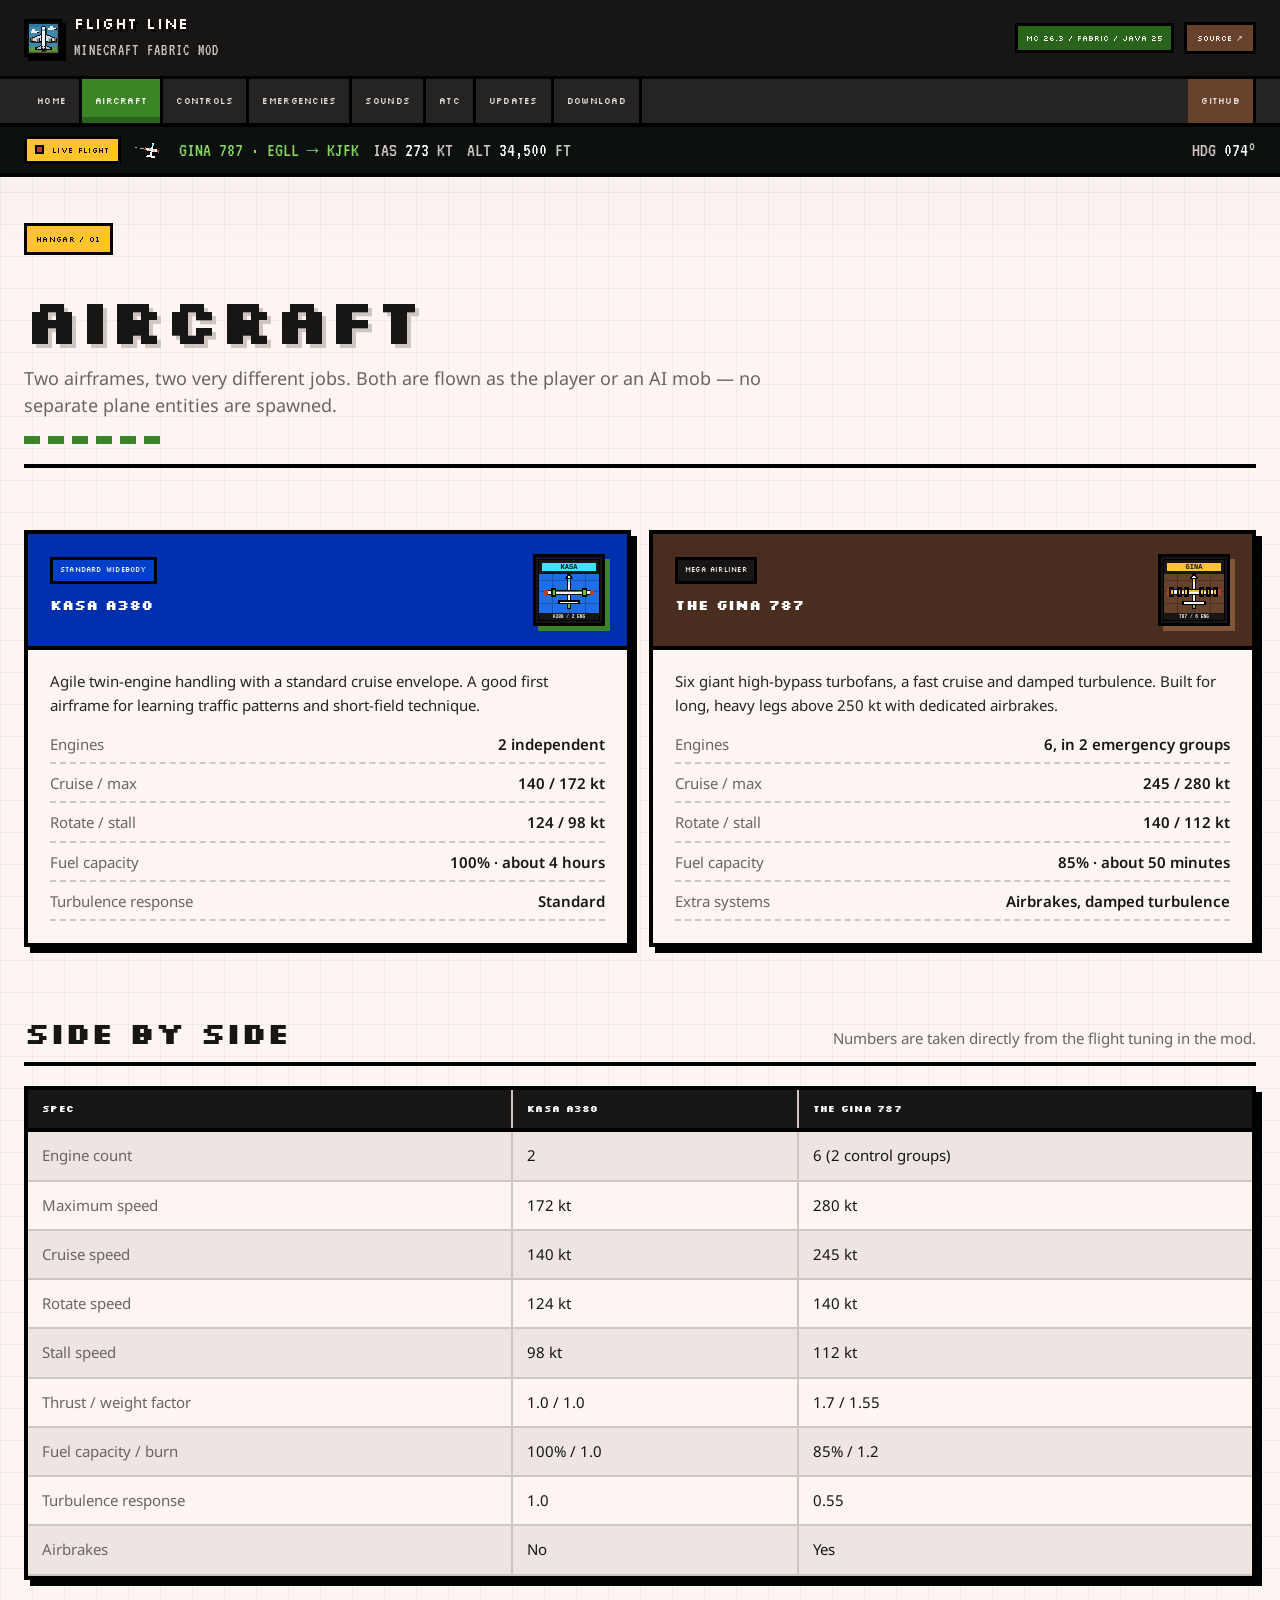
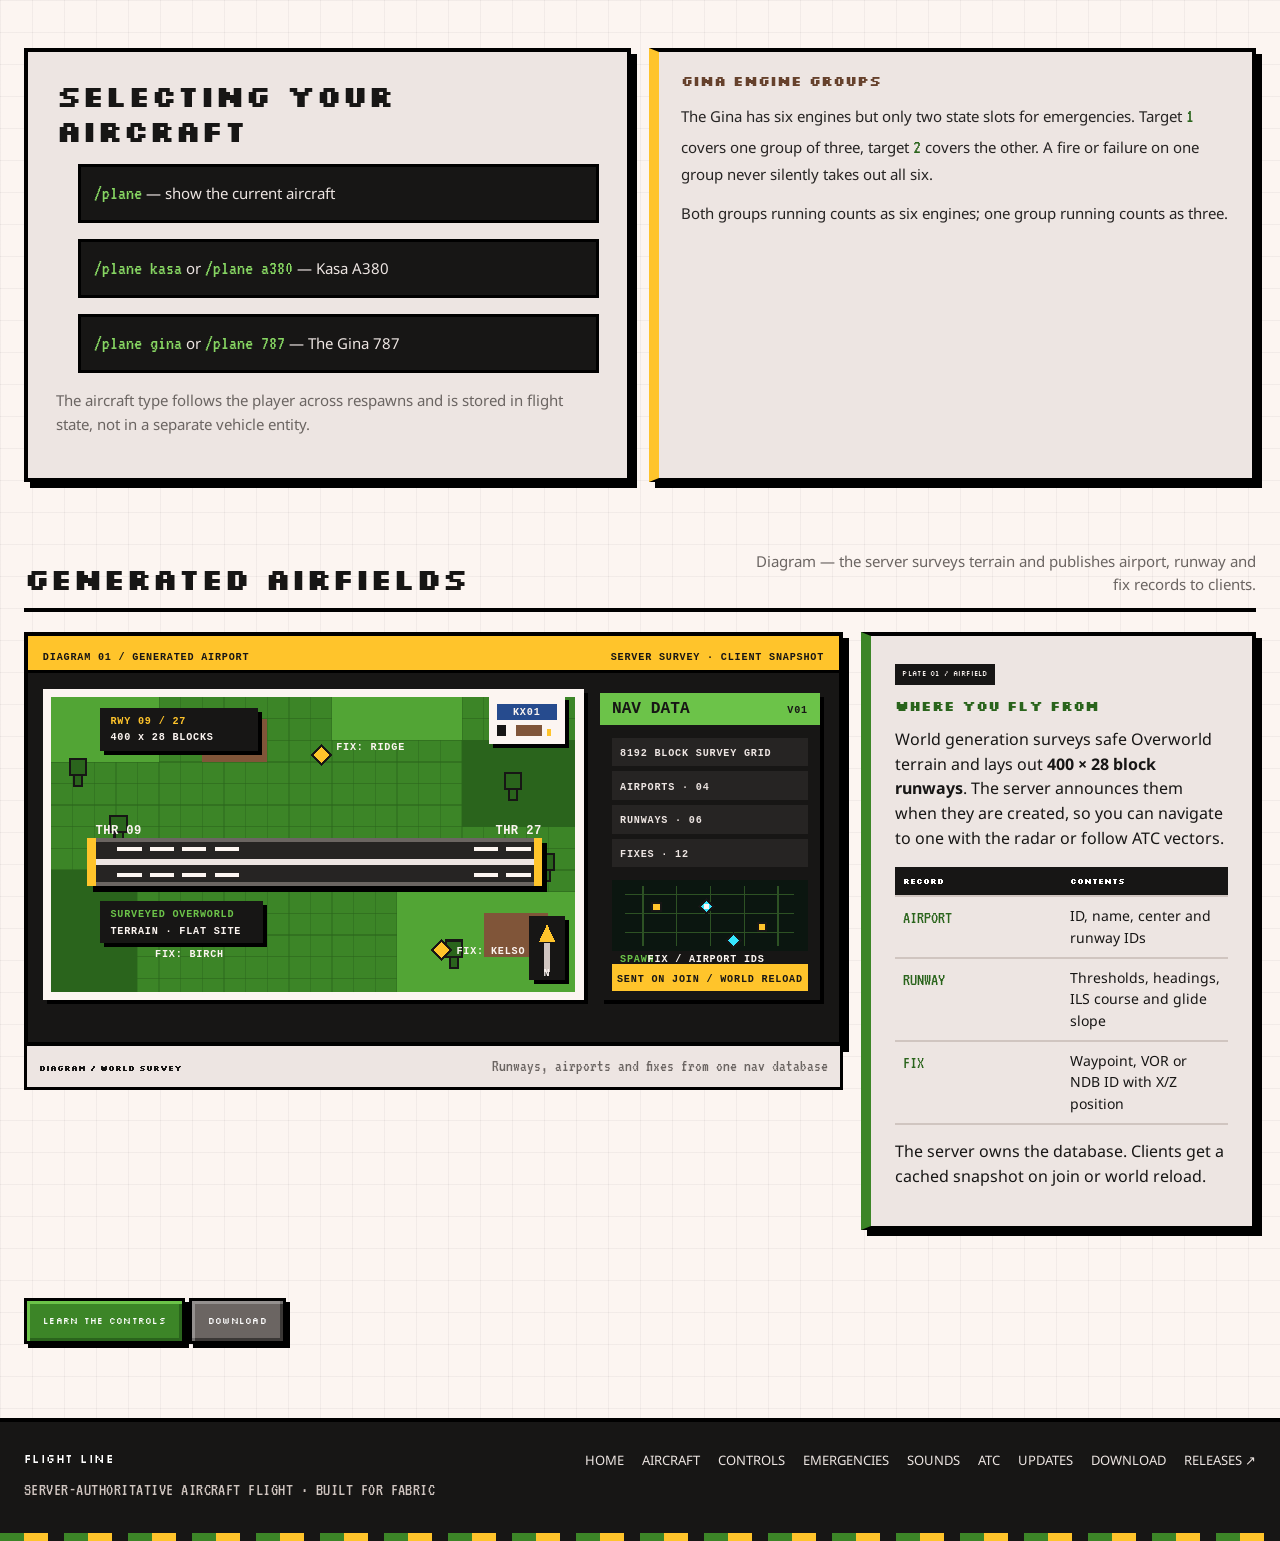
==== commit 1d61a50d: "Updated the website" ====
--- a/docs/aircraft.html
+++ b/docs/aircraft.html
@@ -31,7 +31,7 @@
                 <article class="airframe-card kasa pixel-box">
                     <div class="airframe-head">
                         <div><span class="tag cyan">STANDARD WIDEBODY</span><h3 style="margin-top:12px">Kasa A380</h3></div>
-                        <div class="feature-icon" aria-hidden="true">K</div>
+                        <img class="aircraft-emblem" src="img/kasa-a380-icon.svg" width="72" height="72" alt="Blocky Kasa A380 aircraft icon">
                     </div>
                     <p>Agile twin-engine handling with a standard cruise envelope. A good first airframe for learning traffic patterns and short-field technique.</p>
                     <ul class="airframe-specs">
@@ -46,7 +46,7 @@
                 <article class="airframe-card gina pixel-box">
                     <div class="airframe-head">
                         <div><span class="tag">MEGA AIRLINER</span><h3 style="margin-top:12px">The Gina 787</h3></div>
-                        <div class="feature-icon" aria-hidden="true">G</div>
+                        <img class="aircraft-emblem" src="img/gina-787-icon.svg" width="72" height="72" alt="Blocky Gina 787 aircraft icon">
                     </div>
                     <p>Six giant high-bypass turbofans, a fast cruise and damped turbulence. Built for long, heavy legs above 250 kt with dedicated airbrakes.</p>
                     <ul class="airframe-specs">
@@ -107,9 +107,29 @@
         </section>
 
         <section class="container section">
-            <div class="callout pixel-box">
-                <h3>Where you fly from</h3>
-                <p>World generation surveys safe Overworld terrain and lays out <strong>400 × 28 block runways</strong>. The server announces them when they are created, so you can navigate to one with the radar or follow ATC vectors.</p>
+            <div class="section-heading">
+                <h2>Generated airfields</h2>
+                <p>Diagram — the server surveys terrain and publishes airport, runway and fix records to clients.</p>
+            </div>
+            <div class="plate-pair">
+                <figure class="manual-figure">
+                    <img src="img/generated-runway.svg" width="1200" height="600" loading="lazy" alt="Diagram of a generated airport, 400 by 28 block runway and nearby navigation fixes">
+                    <figcaption><b>DIAGRAM / WORLD SURVEY</b><span>Runways, airports and fixes from one nav database</span></figcaption>
+                </figure>
+                <div class="plate-notes pixel-box">
+                    <span class="note-index">PLATE 01 / AIRFIELD</span>
+                    <h3>Where you fly from</h3>
+                    <p>World generation surveys safe Overworld terrain and lays out <strong>400 × 28 block runways</strong>. The server announces them when they are created, so you can navigate to one with the radar or follow ATC vectors.</p>
+                    <table>
+                        <thead><tr><th>Record</th><th>Contents</th></tr></thead>
+                        <tbody>
+                            <tr><td>AIRPORT</td><td>ID, name, center and runway IDs</td></tr>
+                            <tr><td>RUNWAY</td><td>Thresholds, headings, ILS course and glide slope</td></tr>
+                            <tr><td>FIX</td><td>Waypoint, VOR or NDB ID with X/Z position</td></tr>
+                        </tbody>
+                    </table>
+                    <p style="margin-top:14px">The server owns the database. Clients get a cached snapshot on join or world reload.</p>
+                </div>
             </div>
         </section>
 
--- a/docs/style.css
+++ b/docs/style.css
@@ -1126,6 +1126,174 @@
     margin-top: 8px;
 }
 
+/* ---------- Manual plates and figures ---------- */
+
+.link-title {
+    display: inline-flex;
+    align-items: center;
+    gap: 8px;
+}
+
+.link-title img {
+    width: 30px;
+    height: 30px;
+    flex: 0 0 30px;
+    border: 2px solid var(--black);
+}
+
+.aircraft-emblem {
+    display: block;
+    width: 72px;
+    height: 72px;
+    border: 3px solid var(--black);
+    box-shadow: 5px 5px 0 var(--green-5);
+}
+
+.airframe-card.gina .aircraft-emblem {
+    box-shadow: 5px 5px 0 var(--brown-4);
+}
+
+.figure-strip,
+.plate-pair {
+    display: grid;
+    gap: 18px;
+    align-items: start;
+}
+
+.figure-strip {
+    grid-template-columns: repeat(3, minmax(0, 1fr));
+}
+
+.figure-strip.two {
+    grid-template-columns: repeat(2, minmax(0, 1fr));
+}
+
+.plate-pair {
+    grid-template-columns: minmax(0, 1.35fr) minmax(300px, 0.65fr);
+}
+
+.manual-figure {
+    min-width: 0;
+    margin: 0;
+}
+
+.manual-figure > img {
+    display: block;
+    width: 100%;
+    height: auto;
+    background: var(--void);
+    border: 4px solid var(--black);
+    box-shadow: 6px 6px 0 var(--black);
+}
+
+.manual-figure figcaption {
+    display: flex;
+    align-items: baseline;
+    justify-content: space-between;
+    gap: 10px;
+    padding: 10px 12px;
+    background: var(--paper-2);
+    border: 3px solid var(--black);
+    border-top: 0;
+}
+
+.manual-figure figcaption b {
+    color: var(--void);
+    font-family: "Silkscreen", "Courier New", monospace;
+    font-size: 8px;
+    line-height: 1.5;
+    white-space: nowrap;
+}
+
+.manual-figure figcaption span {
+    color: var(--slate);
+    font-family: "VT323", monospace;
+    font-size: 17px;
+    line-height: 1.2;
+    text-align: right;
+}
+
+.plate-notes {
+    min-width: 0;
+    padding: 22px 24px;
+    background: var(--paper-2);
+    border-left: 10px solid var(--green-5);
+}
+
+.plate-notes.warn { border-left-color: var(--red); }
+.plate-notes.cyan { border-left-color: var(--blue-5); }
+
+.plate-notes .note-index {
+    display: inline-block;
+    margin-bottom: 12px;
+    padding: 5px 7px;
+    color: var(--paper);
+    background: var(--void);
+    font-family: "Silkscreen", monospace;
+    font-size: 7px;
+    letter-spacing: 0.04em;
+}
+
+.plate-notes h3 {
+    color: var(--green-6);
+}
+
+.plate-notes.warn h3 { color: var(--red); }
+.plate-notes.cyan h3 { color: var(--blue-5); }
+
+.plate-notes table {
+    width: 100%;
+    margin-top: 14px;
+    border-collapse: collapse;
+    table-layout: fixed;
+}
+
+.plate-notes th,
+.plate-notes td {
+    padding: 8px;
+    text-align: left;
+    vertical-align: top;
+    font-size: 14px;
+    border-bottom: 2px solid var(--paper-3);
+    overflow-wrap: anywhere;
+}
+
+.plate-notes th {
+    color: #fff;
+    background: var(--void);
+    font-family: "Silkscreen", monospace;
+    font-size: 8px;
+    text-transform: uppercase;
+}
+
+.plate-notes td:first-child {
+    color: var(--green-6);
+    font-family: "VT323", monospace;
+    font-size: 18px;
+    white-space: nowrap;
+}
+
+.plate-note {
+    display: flex;
+    align-items: baseline;
+    gap: 12px;
+    margin-top: 18px;
+    padding: 12px 16px;
+    color: var(--paper-2);
+    background: var(--void);
+    border: 3px solid var(--black);
+    font-family: "VT323", monospace;
+    font-size: 19px;
+    line-height: 1.3;
+}
+
+.plate-note b {
+    color: var(--amber);
+    font-family: "Silkscreen", monospace;
+    font-size: 8px;
+    white-space: nowrap;
+}
+
 /* ---------- Download ---------- */
 
 .download-layout {
@@ -1187,6 +1355,7 @@
     max-height: 220px;
     margin-bottom: 22px;
     overflow: auto;
+    overflow-wrap: anywhere;
     padding: 16px;
     white-space: pre-wrap;
     color: var(--paper-2);
@@ -1270,6 +1439,7 @@
 .timeline {
     position: relative;
     display: grid;
+    grid-template-columns: minmax(0, 1fr);
     gap: 22px;
     padding: 10px 0 52px 42px;
 }
@@ -1287,6 +1457,7 @@
 
 .timeline-item {
     position: relative;
+    min-width: 0;
     padding: 22px 24px;
     background: var(--paper);
 }
@@ -1758,6 +1929,14 @@
     .stat:nth-child(-n + 2) {
         border-bottom: 3px solid var(--black);
     }
+
+    .plate-pair {
+        grid-template-columns: 1fr;
+    }
+
+    .figure-strip {
+        grid-template-columns: repeat(2, minmax(0, 1fr));
+    }
 }
 
 @media (max-width: 760px) {
@@ -1796,7 +1975,9 @@
     .two-col,
     .checklist-grid,
     .airframe-grid,
-    .steps {
+    .steps,
+    .figure-strip,
+    .figure-strip.two {
         grid-template-columns: 1fr;
     }
 
@@ -1888,6 +2069,32 @@
         width: 44px;
         height: 44px;
         font-size: 16px;
+    }
+
+    .link-title {
+        gap: 5px;
+    }
+
+    .link-title img {
+        width: 24px;
+        height: 24px;
+        flex-basis: 24px;
+    }
+
+    .aircraft-emblem {
+        width: 60px;
+        height: 60px;
+    }
+
+    .manual-figure figcaption,
+    .plate-note {
+        flex-direction: column;
+        align-items: flex-start;
+        gap: 4px;
+    }
+
+    .manual-figure figcaption span {
+        text-align: left;
     }
 
     .live-hud {
